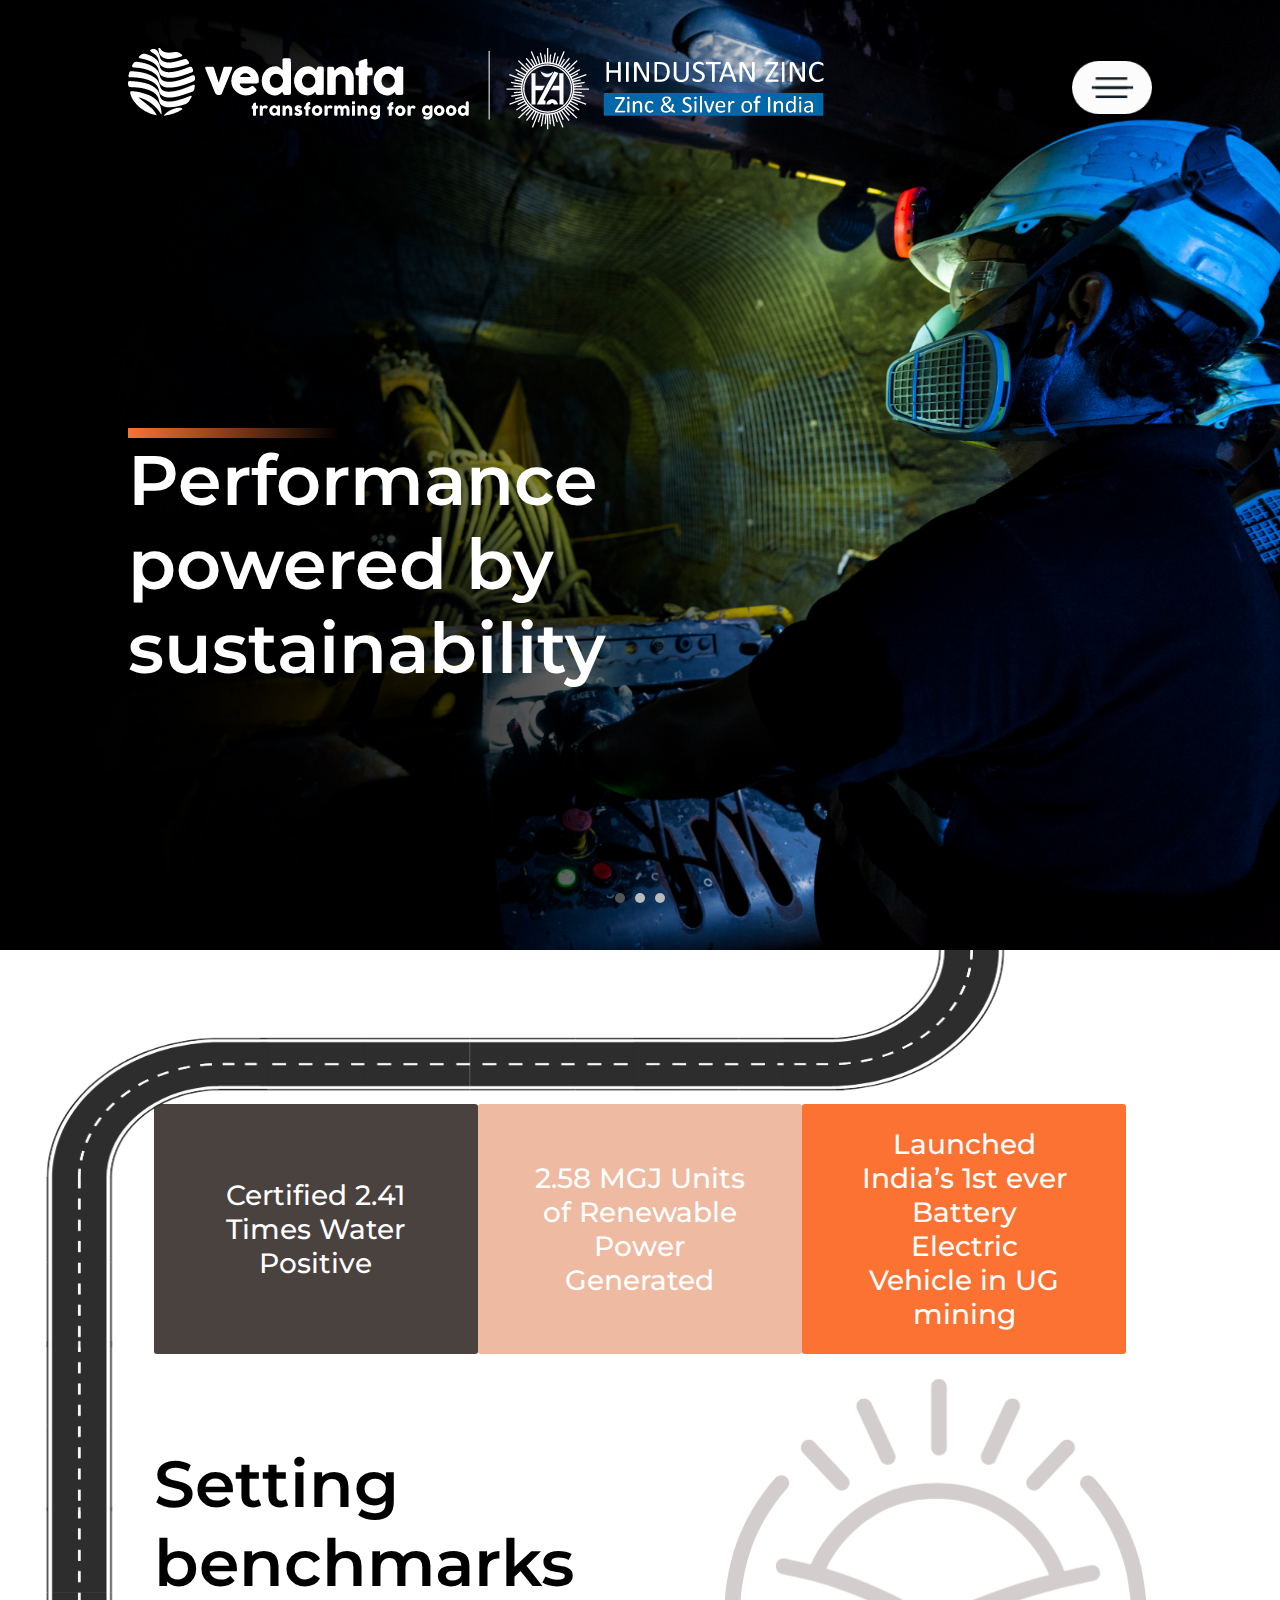
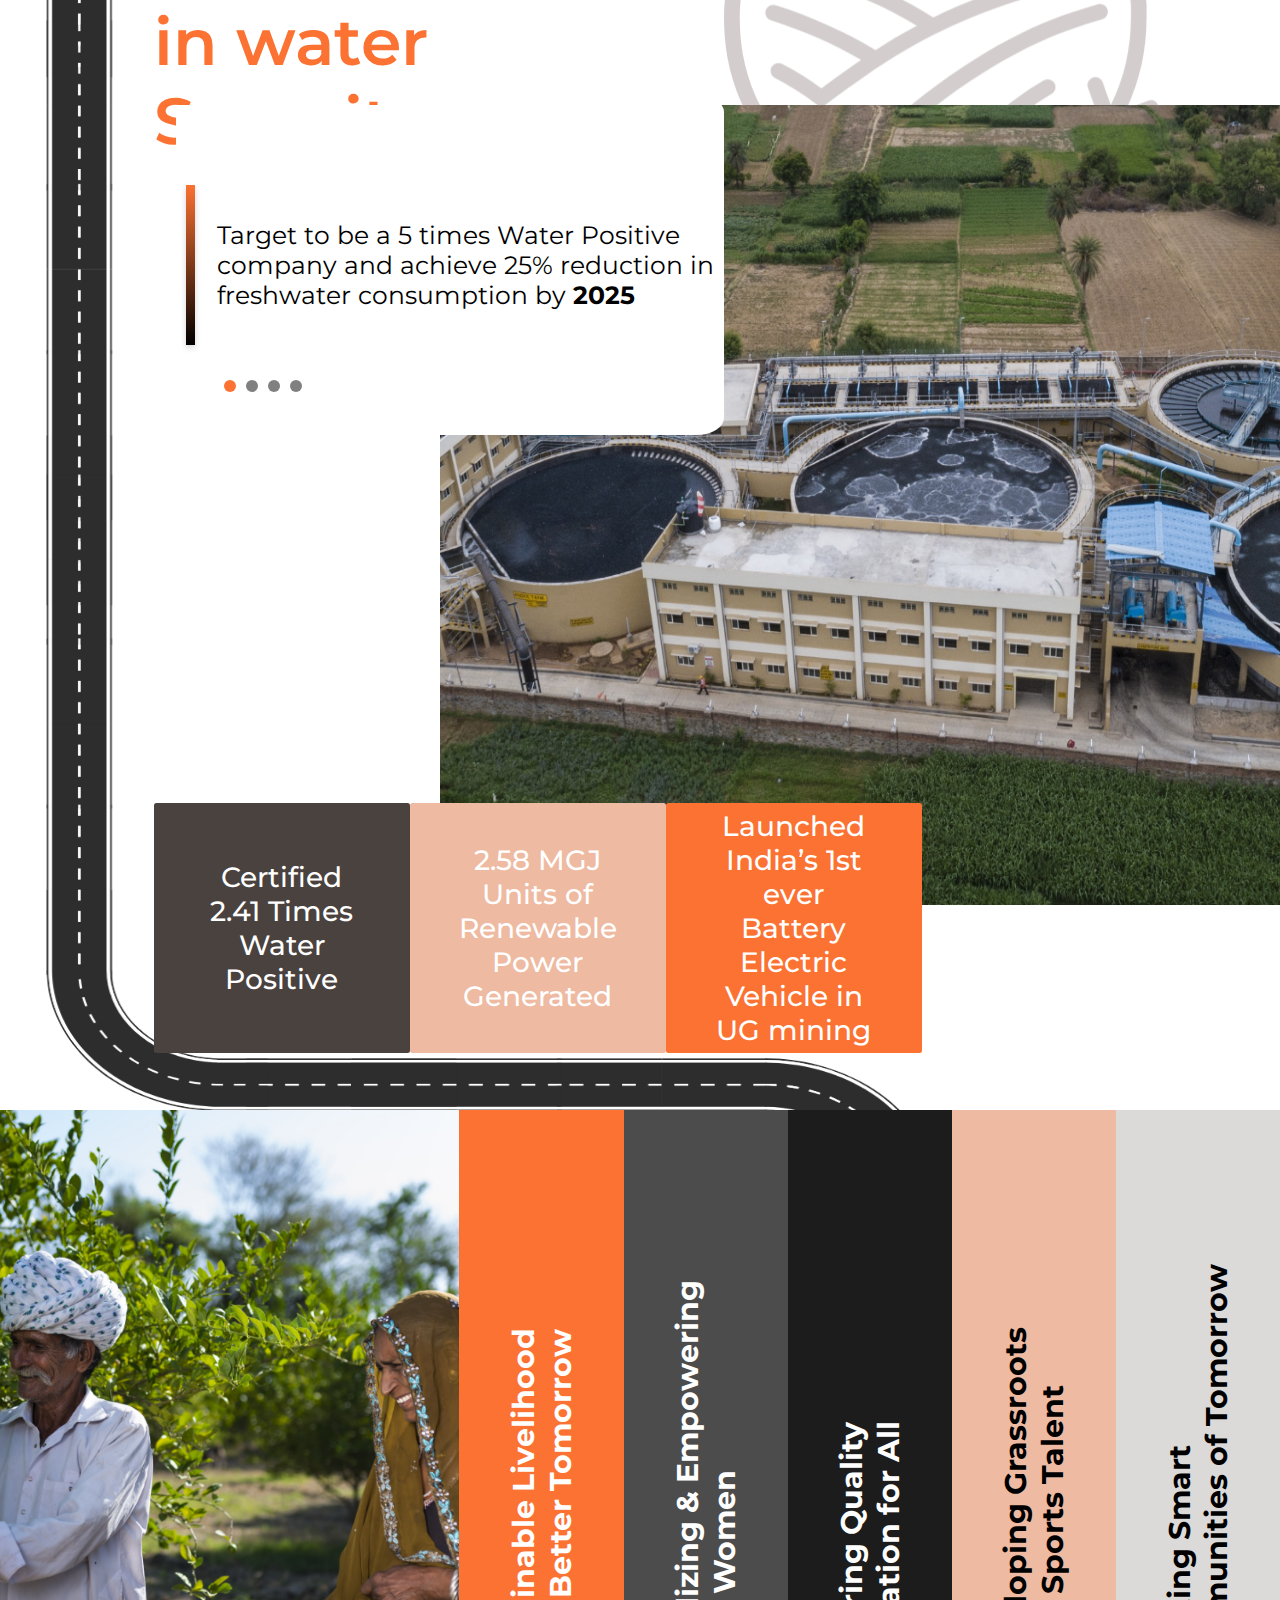
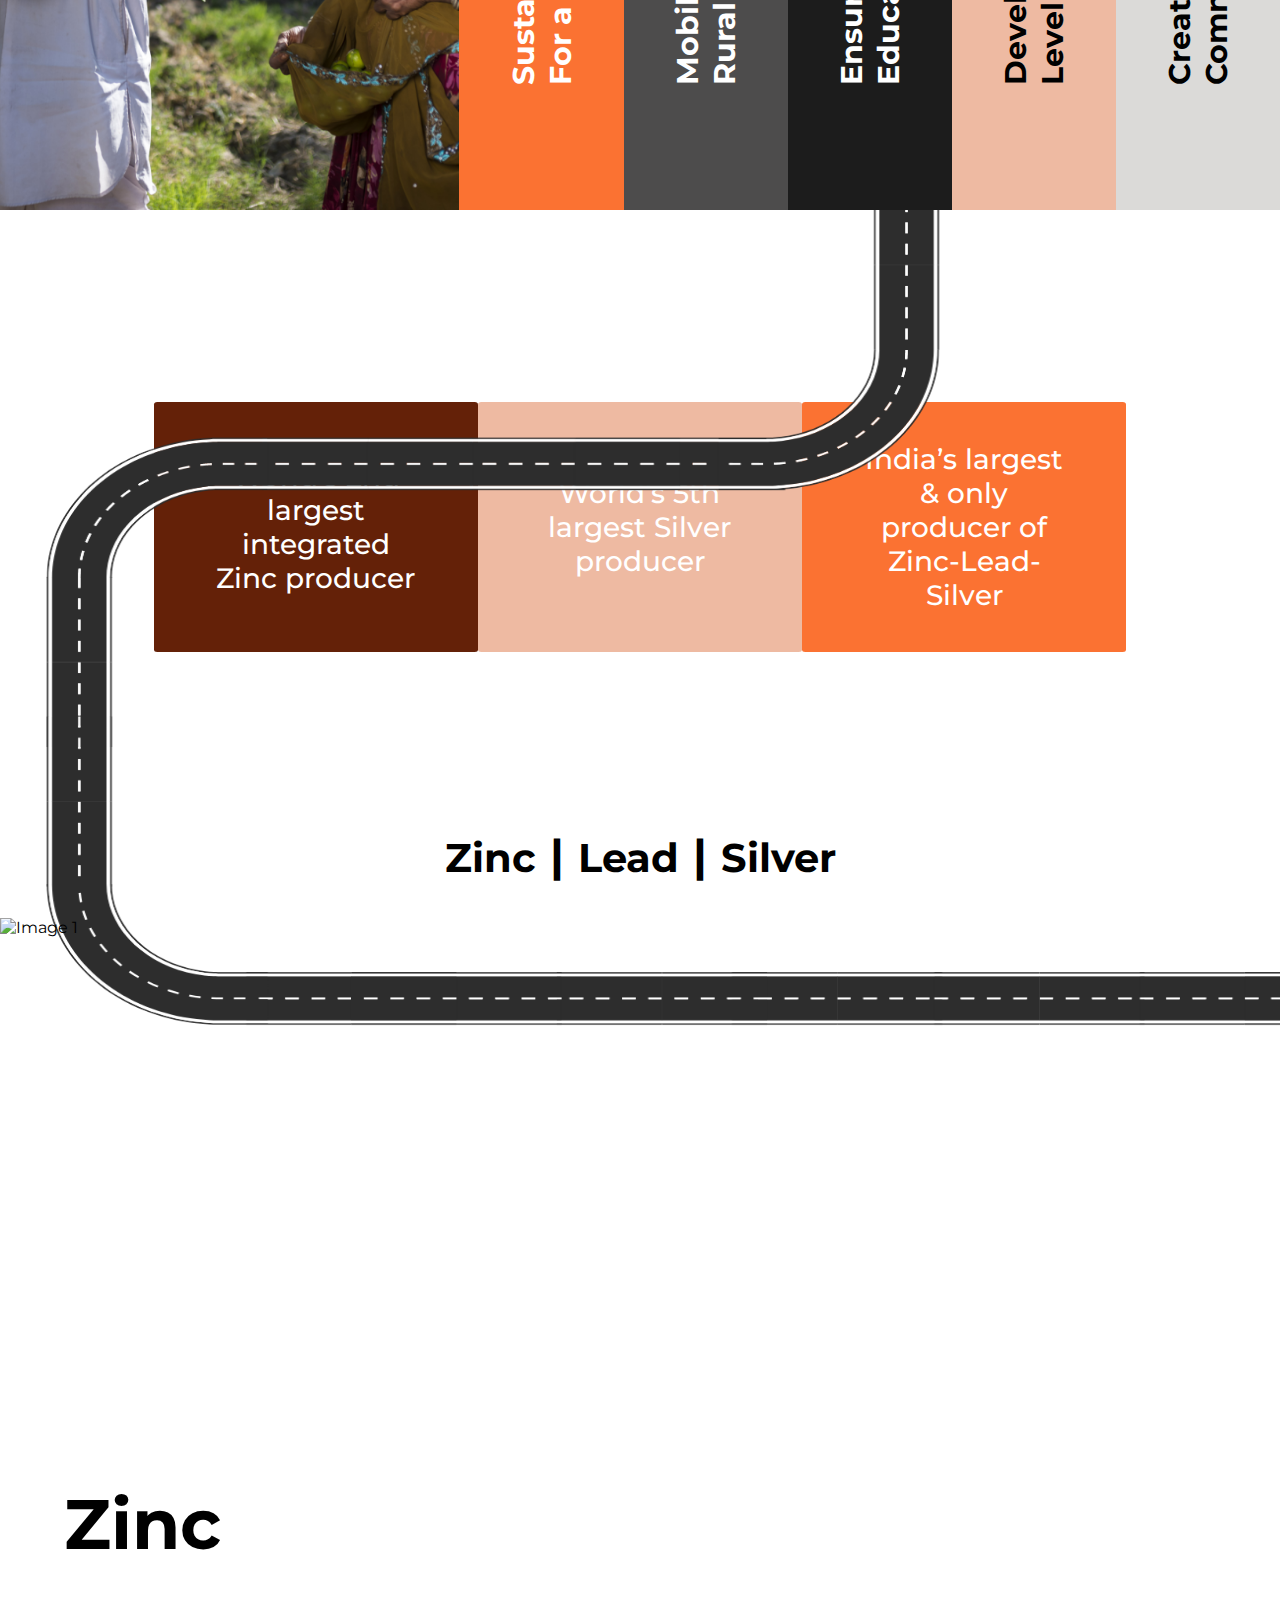
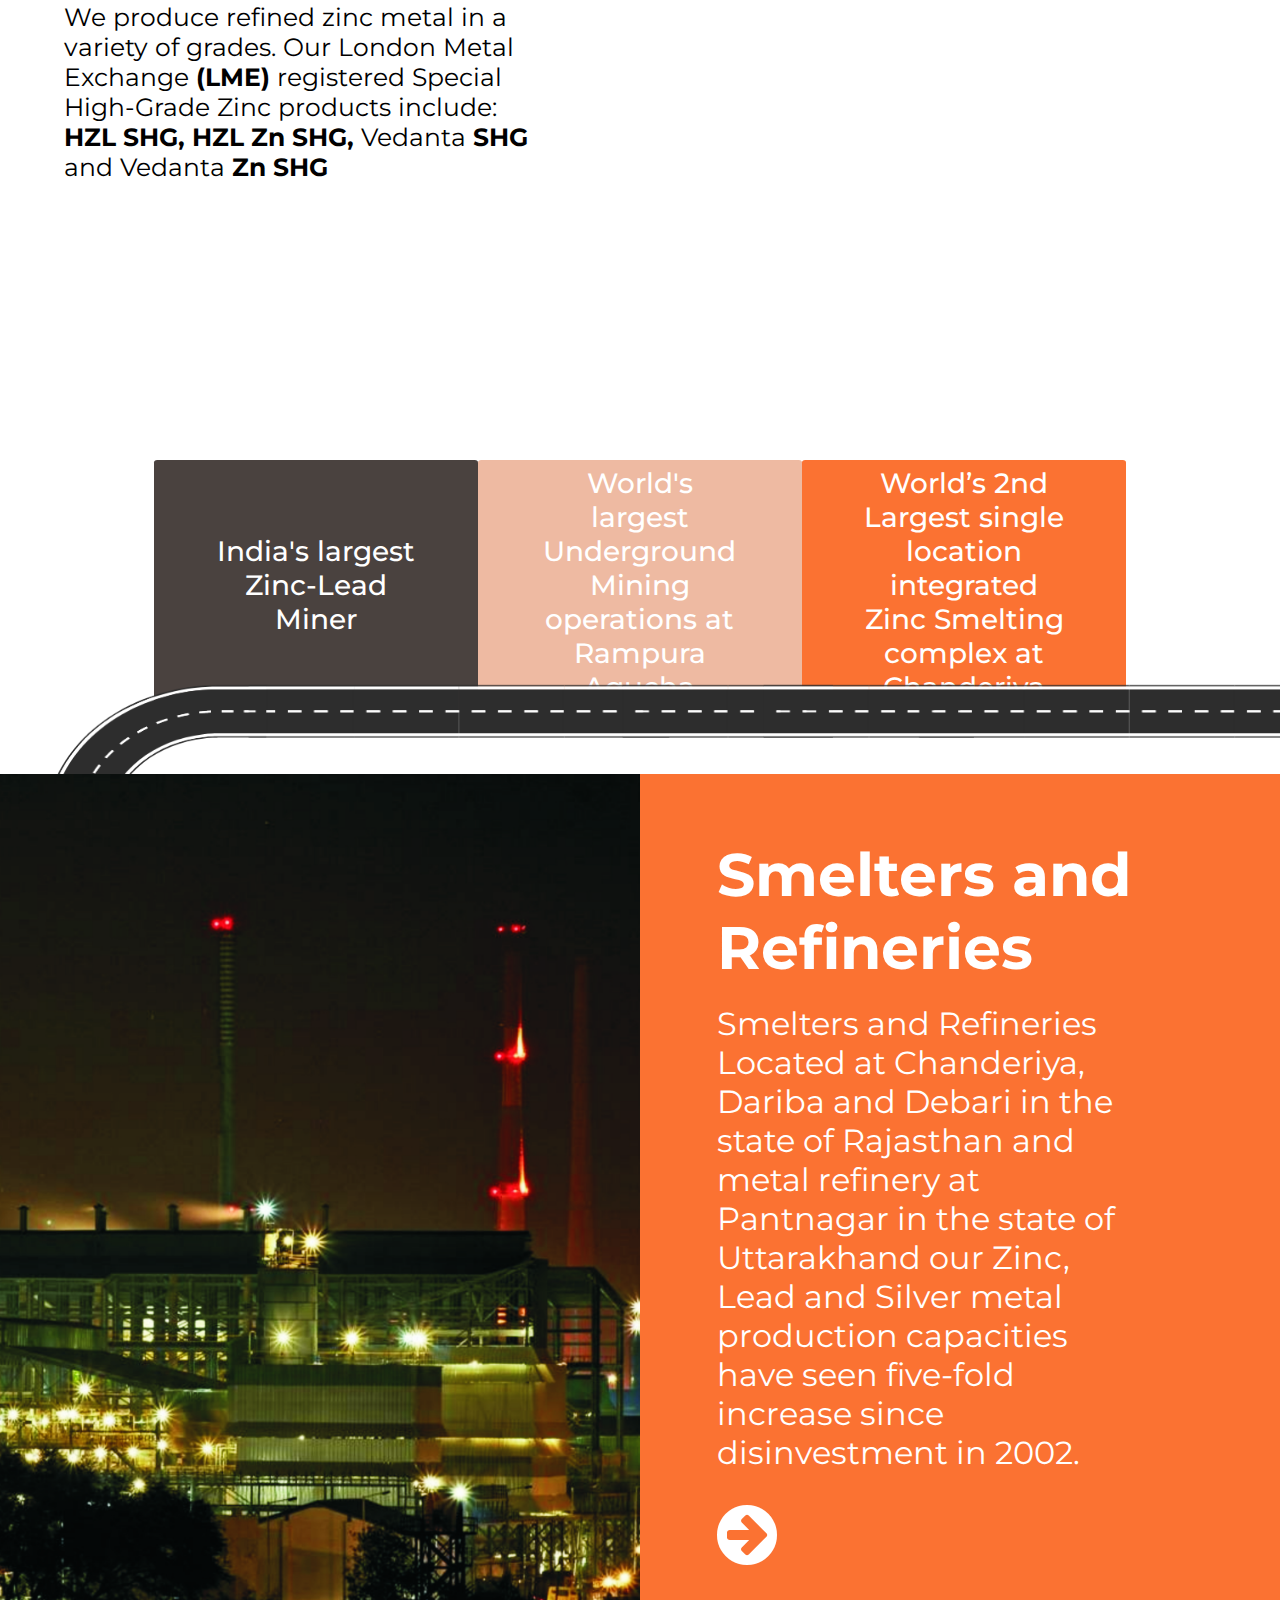
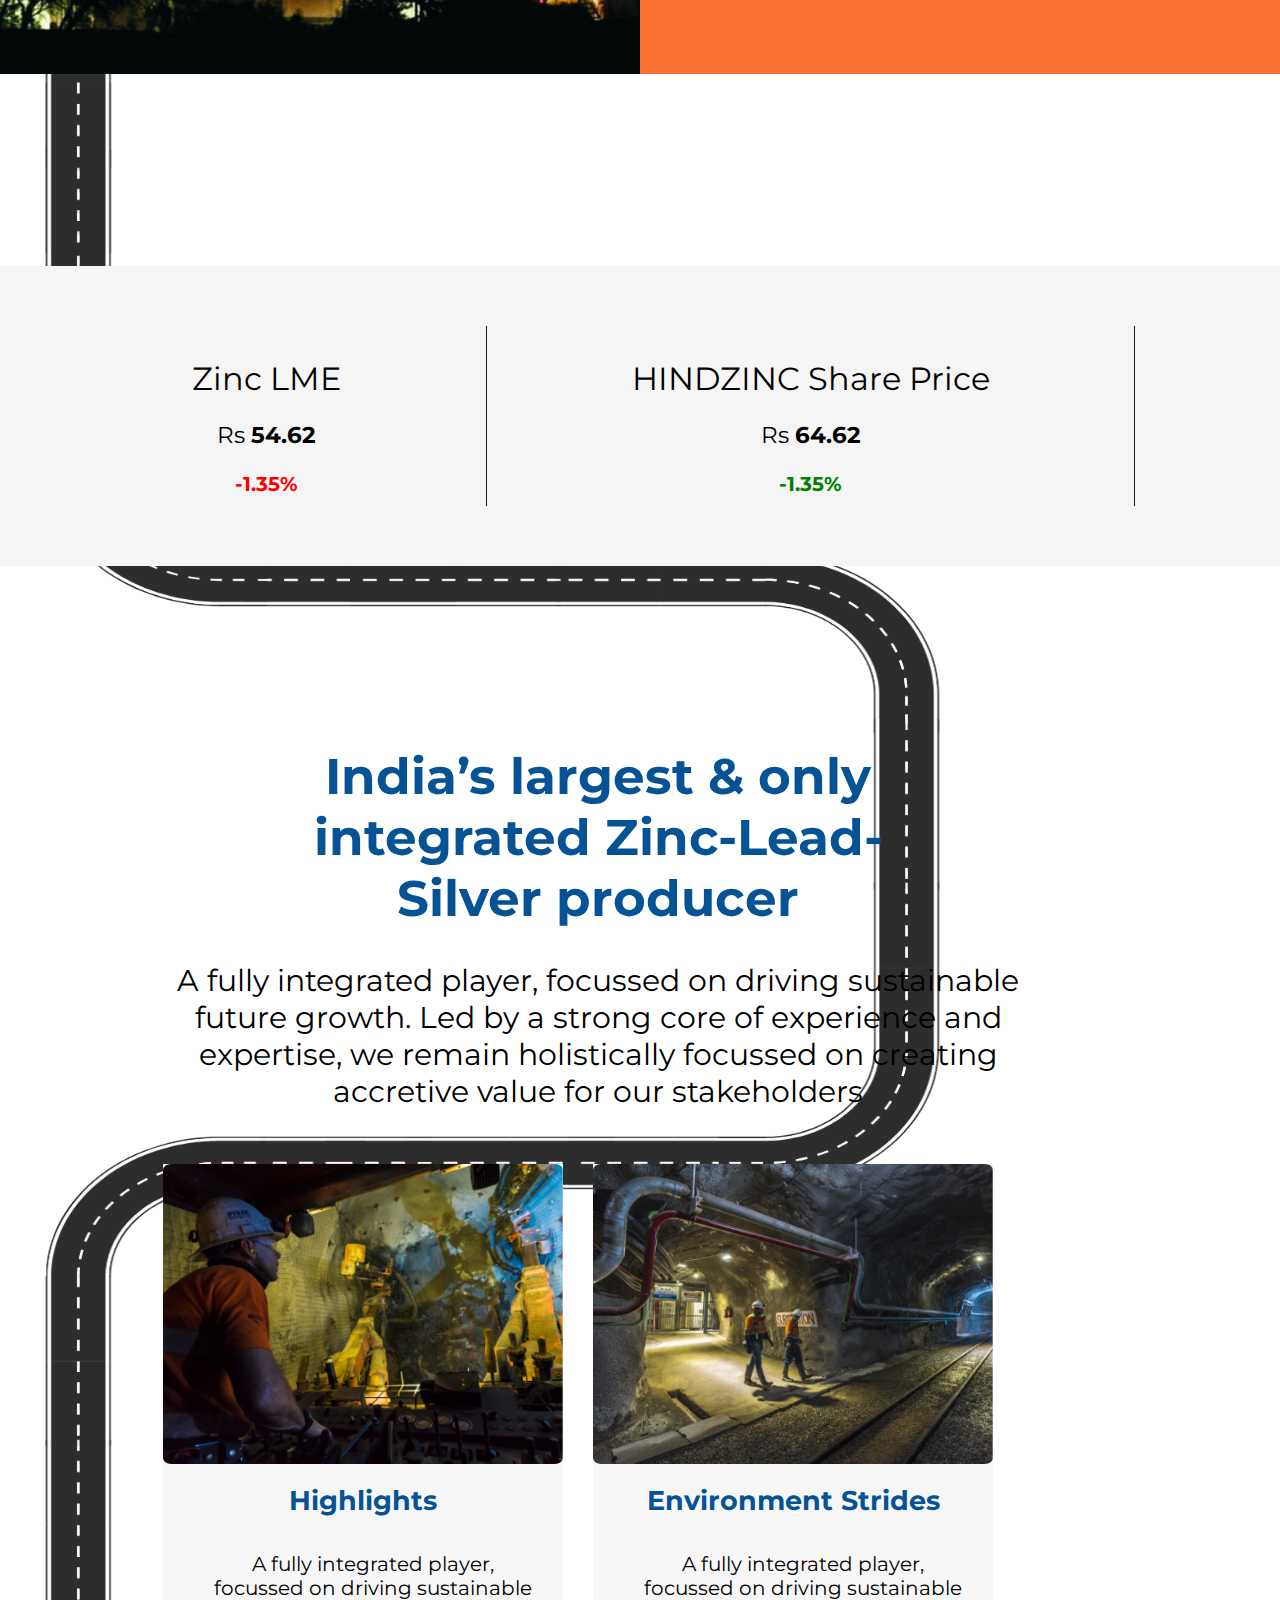
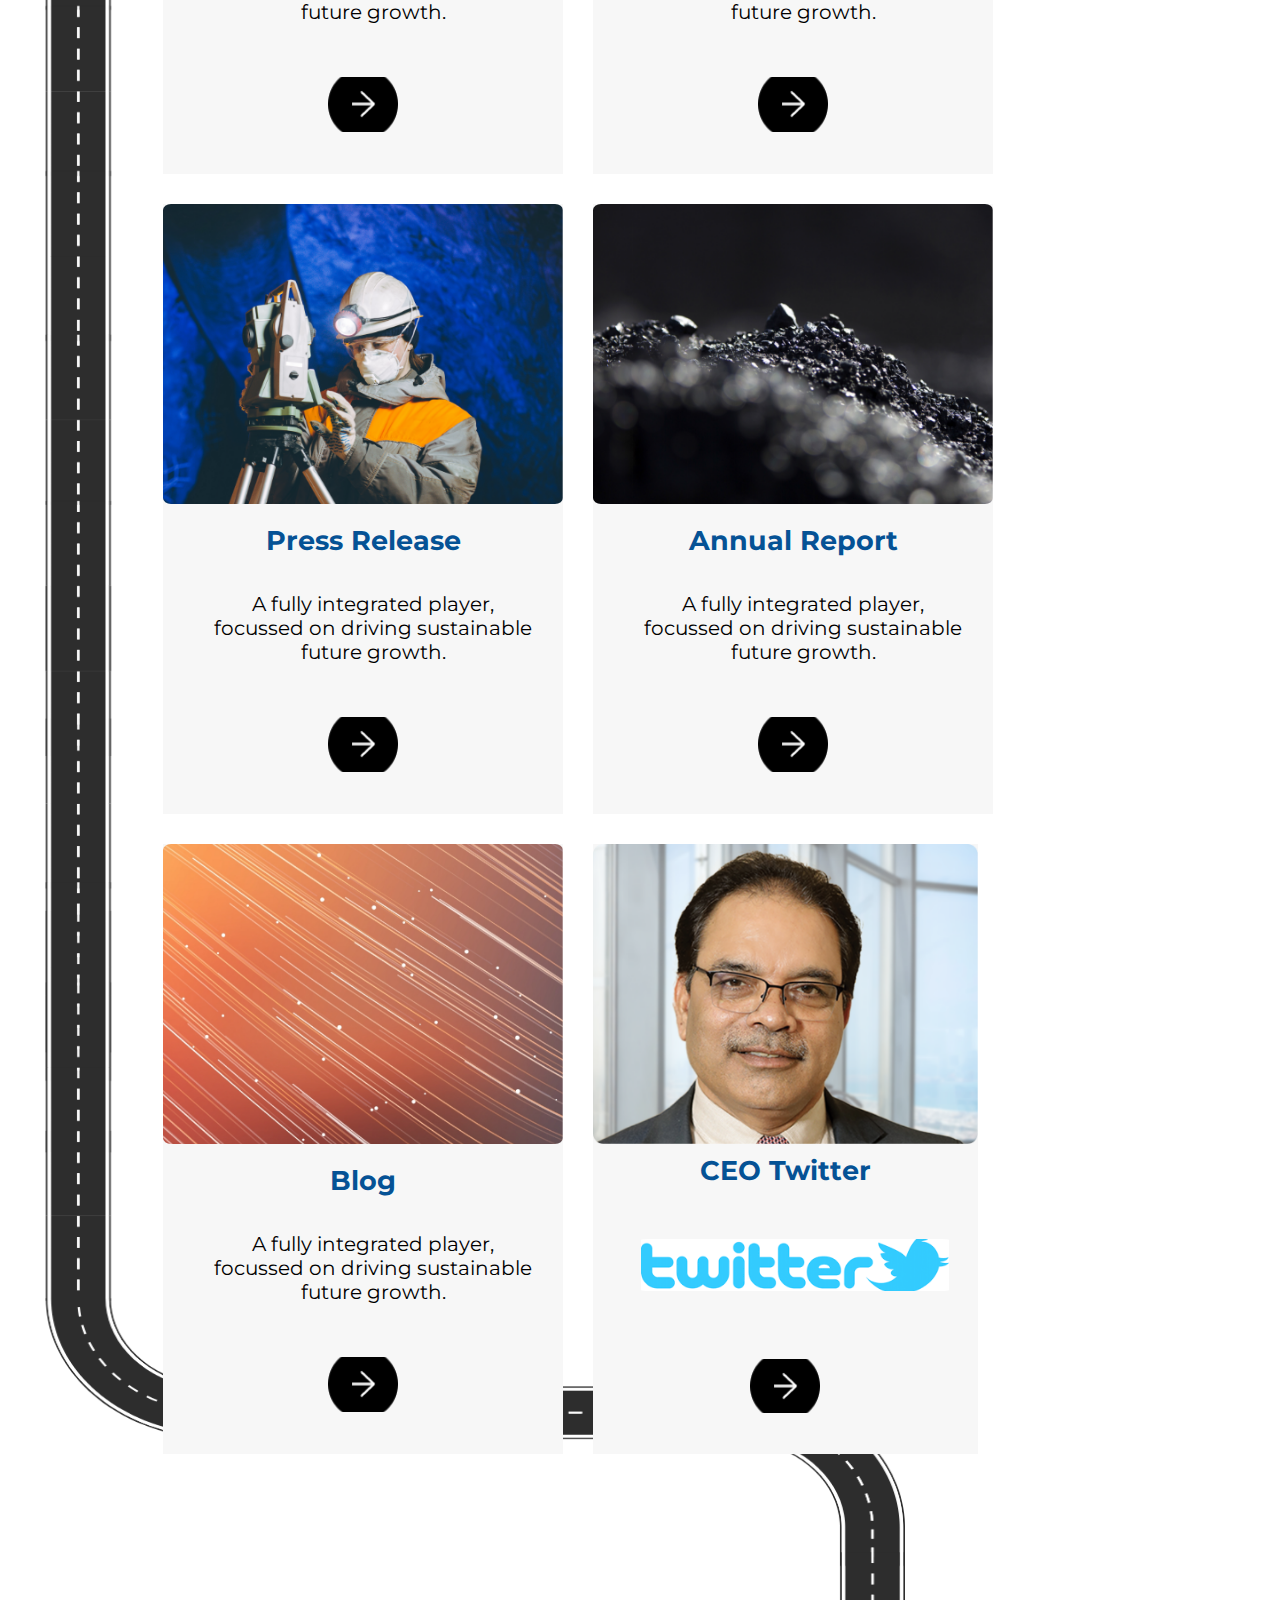
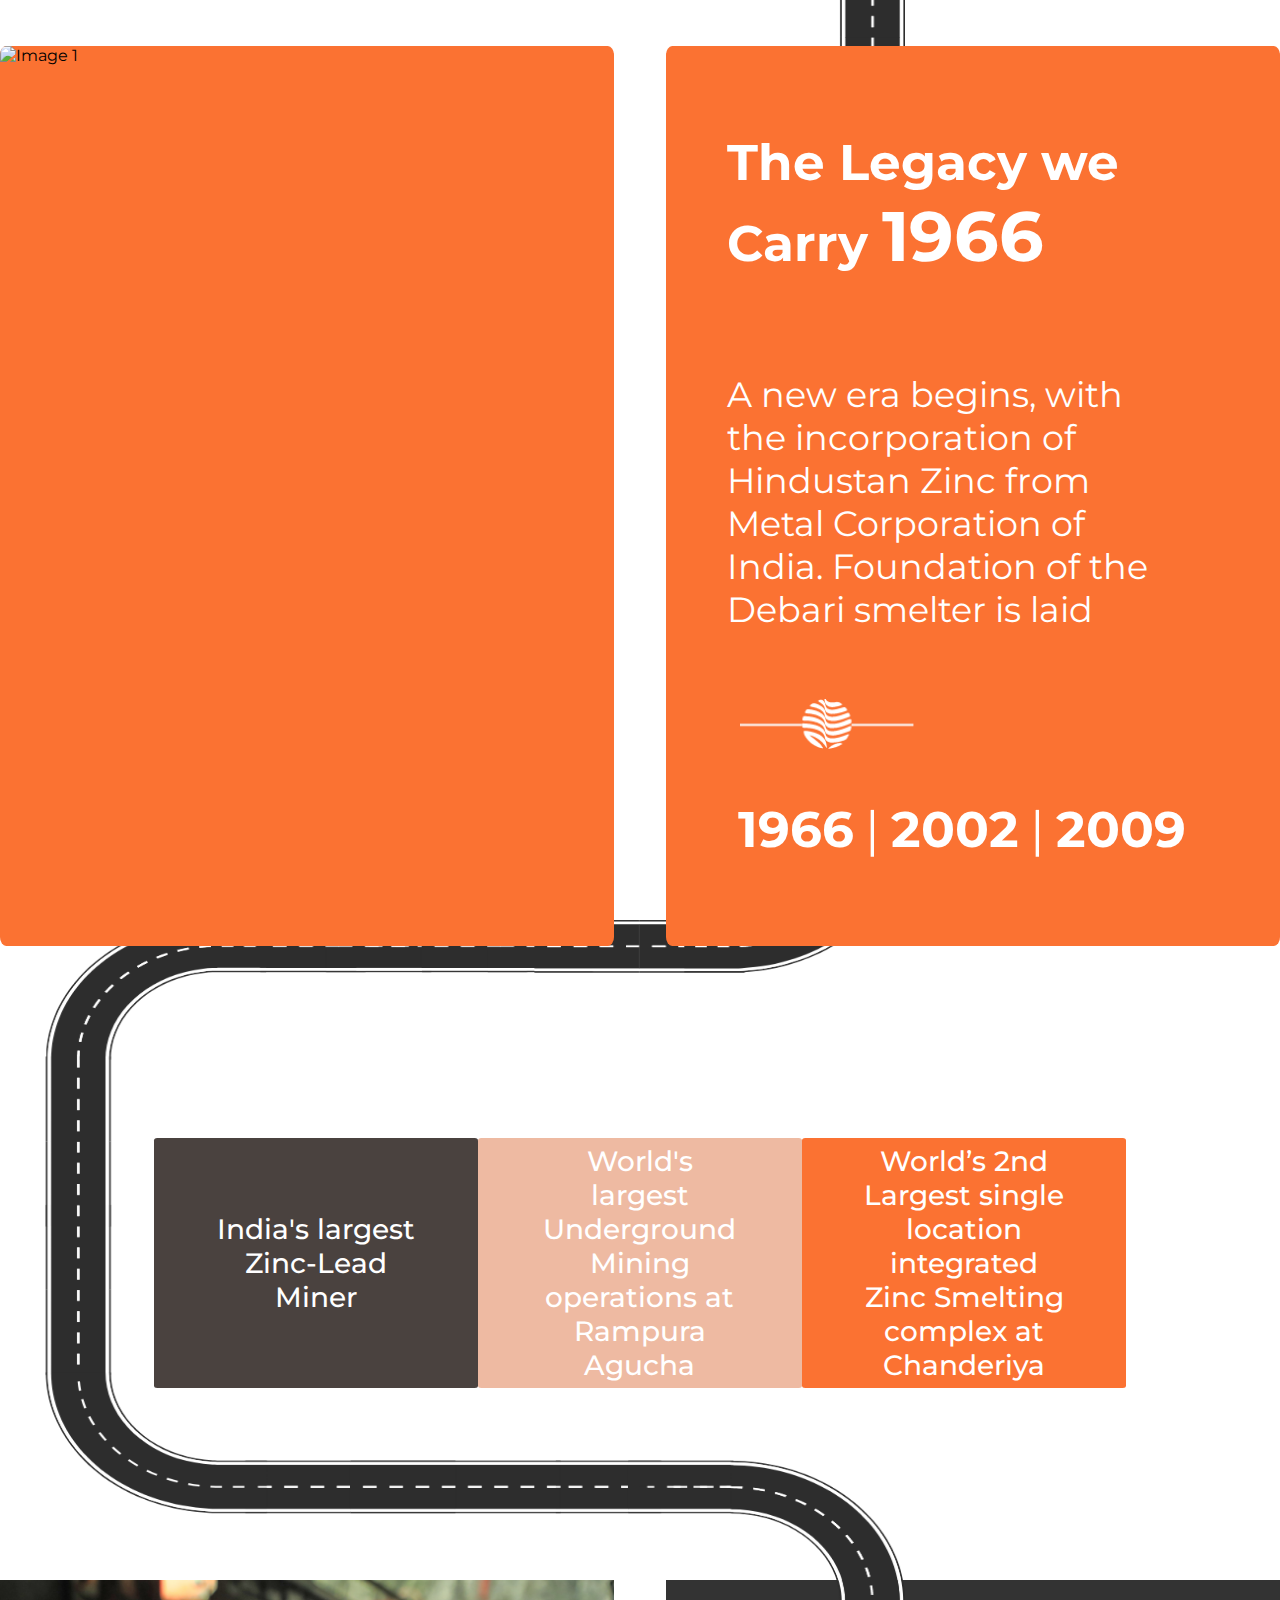
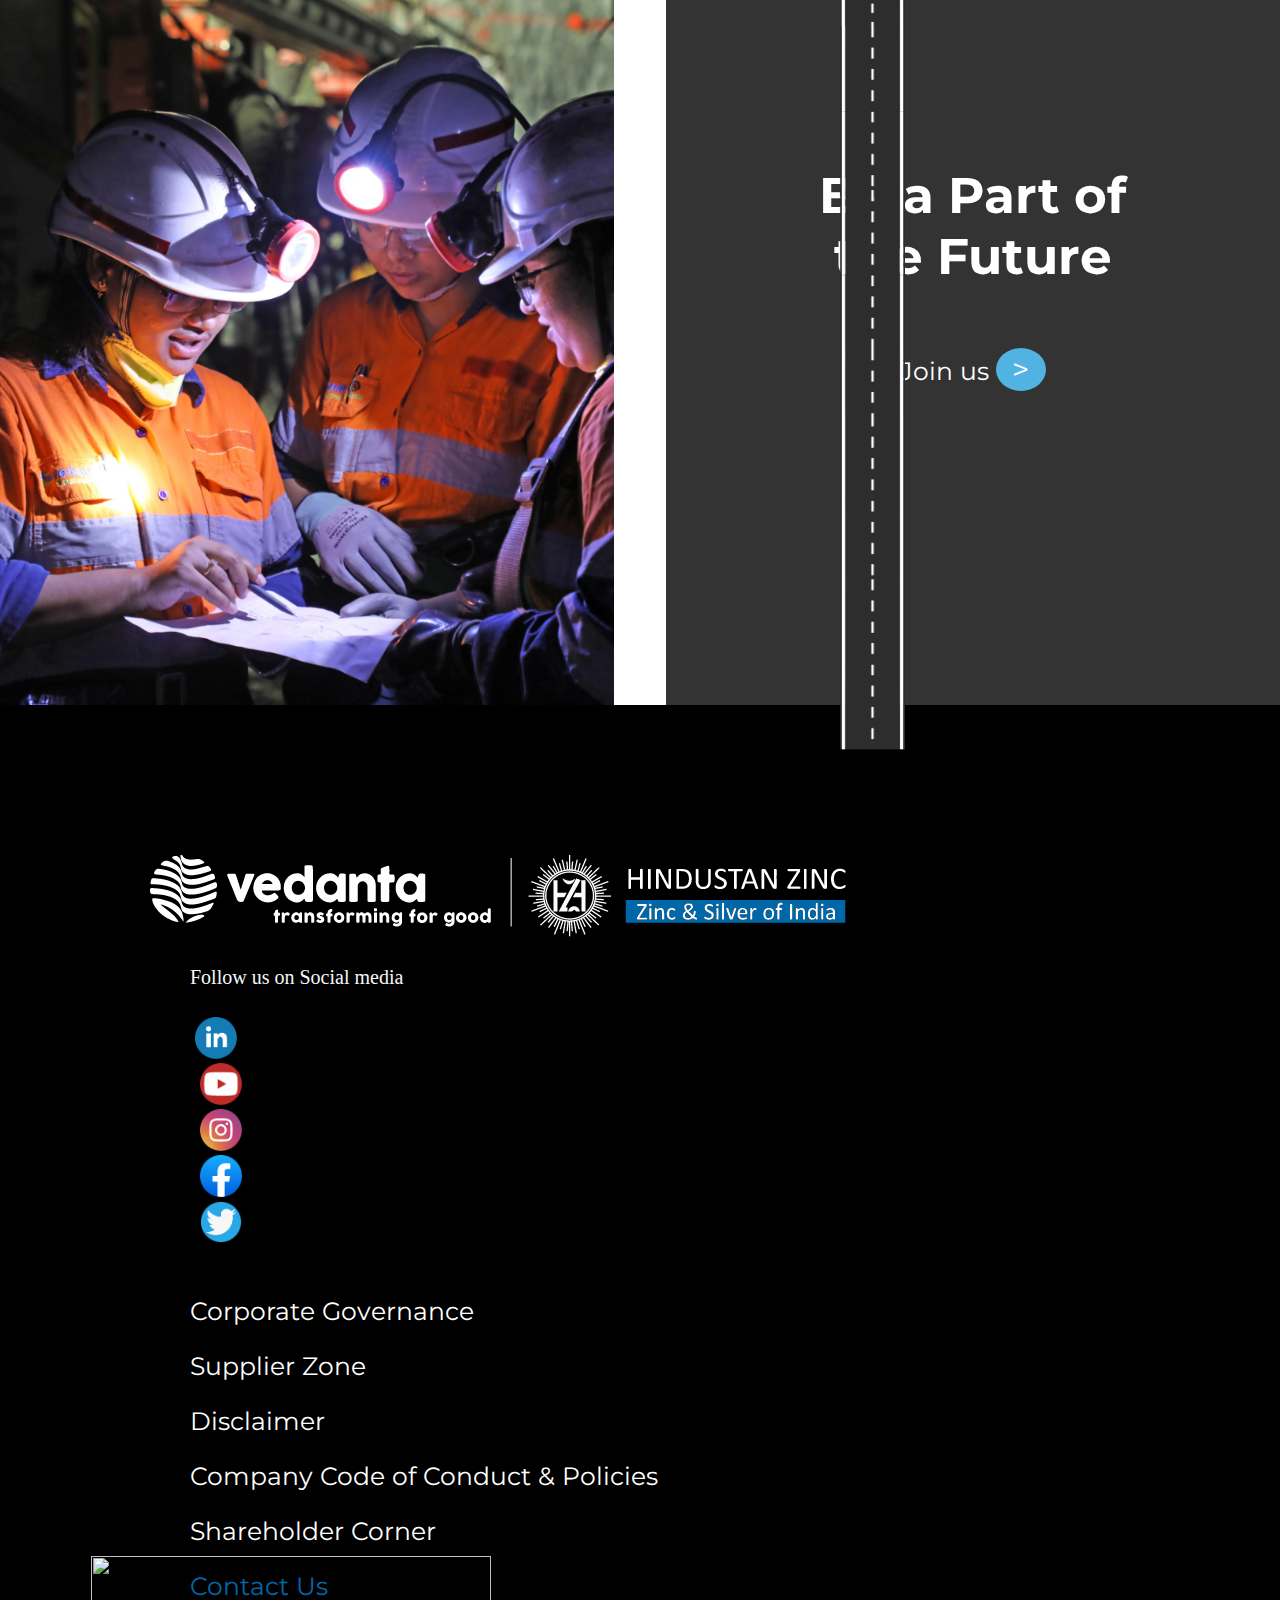
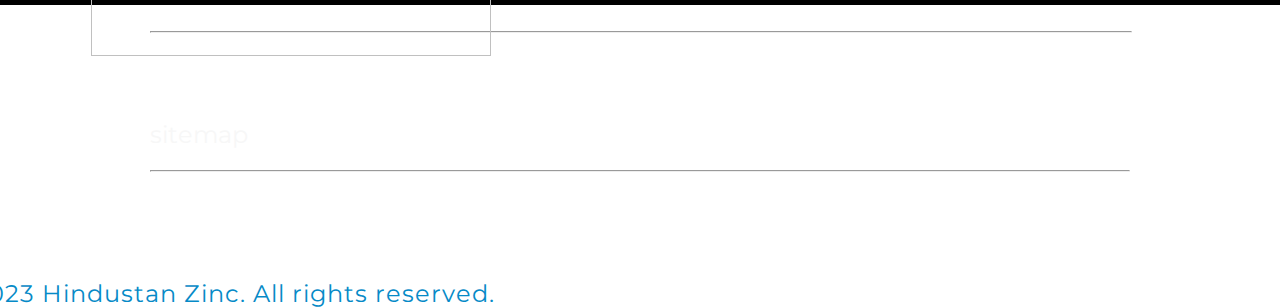
==== index.html @ b3e9fe95 "Add files via upload" ====
<!doctype html>
<html>

<head>
    <title>Hindustan-Zinc-Ltd</title>
    <meta name="description" content="Our first page">
    <meta name="keywords" content="html tutorial template">
    <link rel="stylesheet" href="./styles.css">
    <script src="./script.js"></script>
    <link href="https://cdn.jsdelivr.net/npm/bootstrap@5.3.0-alpha1/dist/css/bootstrap.min.css" rel="stylesheet"
        integrity="sha384-GLhlTQ8iRABdZLl6O3oVMWSktQOp6b7In1Zl3/Jr59b6EGGoI1aFkw7cmDA6j6gD" crossorigin="anonymous">
    <link rel="stylesheet" href="https://cdnjs.cloudflare.com/ajax/libs/font-awesome/4.7.0/css/font-awesome.min.css">
</head>

<body>

    <!-- <div class="banner">
        <div class="header">
            <img class="logo" src="./NEW ASSETS/HZL Web Assets/Logo.png" alt="">
            <img class="hamburger" src="./NEW ASSETS/HZL Web Assets/Group 16132.png" alt="">
        </div>
        <div class="full-image">
            <img src="./NEW ASSETS/HZL Web Assets/Home-Page-Cover-Photo-11.png" alt="">
        </div>
        <div class="text">
            <div class="gradient"></div>
            <p>Performance powered by sustainability</p>
        </div>
    </div> -->

    <div class="carousel-container-banner banner">
        <div class="header">
            <img class="logo" src="./NEW ASSETS/HZL Web Assets/Logo.png" alt="">
            <img class="hamburger" src="./NEW ASSETS/HZL Web Assets/Group 16132.png" alt="">
        </div>
        <div class="text">
            <div class="gradient"></div>
            <p>Performance powered by sustainability</p>
        </div>
        <div class="slides-container-banner">
            <div class="slide-banner">
                <img src="./NEW ASSETS/HZL Web Assets/Home-Page-Cover-Photo-11.png" alt="Image 1">
            </div>
            <div class="slide-banner">
                <img src="./NEW ASSETS/HZL Web Assets/Home-Page-Cover-Photo-11.png" alt="Image 2">
            </div>
            <div class="slide-banner">
                <img src="./NEW ASSETS/HZL Web Assets/Home-Page-Cover-Photo-11.png" alt="Image 3">
            </div>
        </div>
        
        <div class="dot-navigation">
            <span class="active" onclick="goToSlide(0)"></span>
            <span onclick="goToSlide(1)"></span>
            <span onclick="goToSlide(2)"></span>
        </div>
    </div>

    <div class="road-map">
        <img src="./NEW ASSETS/HZL Web Assets/road map.png" alt="">
    </div>


    <div class="3-cols container1">
        <div class="column column-1">
            <p>Certified 2.41 Times Water Positive</p>
        </div>
        <div class="column column-2">
            <p>2.58 MGJ Units of Renewable Power Generated</p>
        </div>
        <div class="column column-3">
            <p>Launched India’s 1st ever Battery Electric Vehicle in UG mining</p>
        </div>
    </div>

    <div class="setting-benchmarks">
        <div class="text">
            <p>Setting benchmarks <br> <span style="color:#FB7232 ;">in water Security</span></p>
        </div>
        <div class="icon">
            <img src="./NEW ASSETS/HZL Web Assets/Group 15336.png" alt="">
        </div>
    </div>

    <div class="slider-container">
        <div class="slider">
            <div class="slider-image">
                <img src="./NEW ASSETS/HZL Web Assets/Mask Group 789.png" alt="Image 1">
                <div class="slider-card">
                    <div class="vertical-gradient"></div>
                    <p>Target to be a 5 times Water Positive company and achieve 25% reduction in freshwater consumption by <strong>2025</strong></p>
                </div>
            </div>
            <div class="slider-image">
            <img src="./NEW ASSETS/HZL Web Assets/Mask Group 789.png" alt="Image 2">
            <div class="slider-card">
                <div class="vertical-gradient"></div>
                <p>Target to be a 5 times Water Positive company and achieve 25% reduction in freshwater consumption by <strong>2025</strong></p>
            </div>
          </div>
          <div class="slider-image">
            <img src="./NEW ASSETS/HZL Web Assets/Mask Group 789.png" alt="Image 3">
            <div class="slider-card">
                <div class="vertical-gradient"></div>
                <p>Target to be a 5 times Water Positive company and achieve 25% reduction in freshwater consumption by <strong>2025</strong></p>
            </div>
          </div>
          <div class="slider-image">
            <img src="./NEW ASSETS/HZL Web Assets/Mask Group 789.png" alt="Image 4">
            <div class="slider-card">
                <div class="vertical-gradient"></div>
                <p>Target to be a 5 times Water Positive company and achieve 25% reduction in freshwater consumption by <strong>2025</strong></p>
            </div>
          </div>
        </div>
        <div class="slider-navigation">
            <div class="slider-dot active"></div>
            <div class="slider-dot"></div>
            <div class="slider-dot"></div>
            <div class="slider-dot"></div>
        </div>
    </div>

    <div class="3-cols container1 for-margin">
        <div class="column column-1">
            <p>Certified 2.41 Times Water Positive</p>
        </div>
        <div class="column column-2">
            <p>2.58 MGJ Units of Renewable Power Generated</p>
        </div>
        <div class="column column-3">
            <p>Launched India’s 1st ever Battery Electric Vehicle in UG mining</p>
        </div>
    </div>



    <div class="container-accordian">
        <div class="img show_img">
            <img style=" object-fit: cover; height: 100%; width: 100%;"
                src="./NEW ASSETS/HZL Web Assets/Mask Group 773.png" alt="">
            <h1></h1>
        </div>
        <div class="img img1">
            <img style=" object-fit: cover; height: 100%; width: 100%;" style="object-fit: cover;"
                src="./NEW ASSETS/HZL Web Assets/Mask Group 746.png" alt="">
            <h1>Sustainable Livelihood<br> For a Better Tomorrow</h1>
        </div>
        <div class="img img2">
            <img style=" object-fit: cover; height: 100%; width: 100%;"
                src="./NEW ASSETS/HZL Web Assets/Mask Group 765.png" alt="">
            <h1>Mobilizing & Empowering<br> Rural Women</h1>
        </div>
        <div class="img img3">
            <img style=" object-fit: cover; height: 100%; width: 100%;"
                src="./NEW ASSETS/HZL Web Assets/Mask Group 782.png" alt="">
            <h1 >Ensuring Quality<br> Education for All</h1>
        </div>
        <div class="img img4">
            <img style=" object-fit: cover; height: 100%; width: 100%;"
                src="./resources/1ebc99ddeb2cac3545129368f64fe59f" alt="">
            <h1 style="font-size: 30px;">Developing Grassroots<br> Level Sports Talent</h1>
        </div>

        <div class="img img5">
            <img style=" object-fit: cover; height: 100%; width: 100%;"
                src="./NEW ASSETS/HZL Web Assets/Mask Group 746.png" alt="">
            <h1 style="font-size: 30px;">Creating Smart<br> Communities of Tomorrow</h1>
        </div>
    </div>

    <div class="3-cols container1 for-margin2">
        <div class="column column-1">
            <p>World’s 2nd largest integrated Zinc producer</p>
        </div>
        <div class="column column-2">
            <p>World’s 5th largest Silver producer</p>
        </div>
        <div class="column column-3">
            <p>India’s largest & only producer of Zinc-Lead-Silver</p>
        </div>
    </div>

    <div class="slider-container2">
        <div class="slider2">
            <div class="slider-image2">
                <img src="./NEW ASSETS/HZL Web Assets/Mask Group 774.png" alt="Image 1">
                <div class="slider-card2">
                    <h3>Zinc</h3>
                    <p>We produce refined zinc metal in a variety of grades. Our London Metal Exchange <span>(LME)</span> registered
                        Special High-Grade Zinc products include: <span>HZL SHG, HZL Zn SHG,</span> Vedanta <span>SHG</span> and Vedanta <span>Zn SHG</span>
                    </p>
                </div>
            </div>
            <div class="slider-image2">
                <img src="./NEW ASSETS/HZL Web Assets/Mask Group 774.png" alt="Image 2">
                <div class="slider-card2">
                    <h3>Lead</h3>
                    <p>We produce refined zinc metal in a variety of grades. Our London Metal Exchange <span>(LME)</span> registered
                        Special High-Grade Zinc products include: <span>HZL SHG, HZL Zn SHG,</span> Vedanta <span>SHG</span> and Vedanta <span>Zn SHG</span>
                    </p>
                </div>
            </div>
            <div class="slider-image2">
                <img src="./NEW ASSETS/HZL Web Assets/Mask Group 774.png" alt="Image 3">
                <div class="slider-card2">
                    <h3>Silver</h3>
                    <p>We produce refined zinc metal in a variety of grades. Our London Metal Exchange <span>(LME)</span> registered
                        Special High-Grade Zinc products include: <span>HZL SHG, HZL Zn SHG,</span> Vedanta <span>SHG</span> and Vedanta <span>Zn SHG</span>
                    </p>
                </div>
            </div>
        </div>
        <div class="slider-navigation2">
            <button class="slider-button2" onclick="slideTo2(0)">Zinc</button>
            <span>|</span>
            <button class="slider-button2" onclick="slideTo2(1)">Lead</button>
            <span>|</span>
            <button class="slider-button2" onclick="slideTo2(2)">Silver</button>
        </div>
    </div>


    <div style="margin-top: 15%;" class="3-cols container1">
        <div class="column column-1">
            <p>India's largest Zinc-Lead Miner</p>
        </div>
        <div class="column column-2">
            <p>World's largest Underground Mining operations at Rampura Agucha</p>
        </div>
        <div class="column column-3">
            <p>World’s 2nd Largest single location integrated Zinc Smelting complex at Chanderiya </p>
        </div>
    </div>


    <div class="container-sar">
        <div class="column-sar">
            <img src="./NEW ASSETS/HZL Web Assets/Mask Group 765.png" alt="Image">
        </div>
        <div class="column-sar smar">
            <div class="content">
                <h2>Smelters and Refineries</h2>
                <p>Smelters and Refineries Located at Chanderiya, Dariba and Debari in the state of Rajasthan and metal
                    refinery at Pantnagar in the state of Uttarakhand our Zinc, Lead and Silver metal production
                    capacities have seen five-fold increase since disinvestment in 2002.</p>
                <a href="#"><i class='fa fa-arrow-circle-right'></i></a>
            </div>
        </div>
    </div>


    <div class="stock-container">
        <div class="first-stock">
            <h1>Zinc LME</h1>
            <p>Rs <strong>54.62</strong></p>
            <span style="color: red; font-size: 20px;"><strong>-1.35%</strong></span>
        </div>
        <div class="vertical-line"></div>
        <div class="second-stock">
            <div class="first-stock">
                <h1>HINDZINC Share Price</h1>
                <p>Rs <strong>64.62</strong></p>
                <span style="color: green; font-size: 20px;"><strong>-1.35%</strong></span>
            </div>
        </div>
        <div class="vertical-line"></div>
        <div class="third-line">
            <div class="first-stock">
                <h1>Silver LBMA</h1>
                <p>Rs <strong>54.62</strong></p>
                <span style="color: red; font-size: 20px;"><strong>-1.35%</strong></span>
            </div>
        </div>
    </div>

    <div class="key-features-block">
        <div class="head">
            <h1>India’s largest & only integrated Zinc-Lead-Silver producer</h1>
        <p>A fully integrated player, focussed on driving sustainable future growth. Led by a strong core of experience and expertise, we remain holistically focussed on creating accretive value for our stakeholders</p>
        </div>

        <div class="flex-container">
            <div class="card">
                <img src="./NEW ASSETS/HZL Web Assets/Mask Group 782.png" alt="Image 1">
                <h2>Highlights</h2>
                <p>A fully integrated player, focussed on driving sustainable future growth.</p>
                <a href="#"><img src="./icon/Group 16229.png" alt=""></a>
            </div>
            <div class="card">
                <img src="./NEW ASSETS/HZL Web Assets/Mask Group 783.png" alt="Image 2">
                <h2>Environment Strides</h2>
                <p>A fully integrated player, focussed on driving sustainable future growth.</p>
                <a href="#"><img src="./icon/Group 16229.png" alt=""></a>
            </div>
            <div class="card">
                <img src="./NEW ASSETS/HZL Web Assets/Mask Group 784.png" alt="Image 3">
                <h2>Press Release</h2>
                <p>A fully integrated player, focussed on driving sustainable future growth.</p>
                <a href="#"><img src="./icon/Group 16229.png" alt=""></a>
            </div>
            <div class="card">
                <img src="./NEW ASSETS/HZL Web Assets/Mask Group 785.png" alt="Image 4">
                <h2>Annual Report</h2>
                <p>A fully integrated player, focussed on driving sustainable future growth.</p>
                <a href="#"><img src="./icon/Group 16229.png" alt=""></a>
            </div>
            <div class="card">
                <img src="./NEW ASSETS/HZL Web Assets/Mask Group 786.png" alt="Image 5">
                <h2>Blog</h2>
                <p>A fully integrated player, focussed on driving sustainable future growth.</p>
                <a href="#"><img src="./icon/Group 16229.png" alt=""></a>
            </div>
            <div class="card">
                <img src="./NEW ASSETS/HZL Web Assets/Mask Group 787.png" alt="Image 6">
                <h2>CEO Twitter</h2>
                <p><img src="./resources/7b507a55646459cea7ff93d448105485" alt=""></p>
                <a href="#"><img src="./icon/Group 16229.png" alt=""></a>
            </div>
        </div>

        
    </div>


    <div class="slider-container-years">
        <div class="slides-container-years">
            <div class="slide">
                <div class="column">
                    <img src="./resources/79bf8bec7f71608e0f38f66e9ea20d5f" alt="Image 1">
                </div>
                <div class="column column-2">
                    <h2>The Legacy we Carry <span style="font-size: 70px; font-weight: 700;">1966</span></h2>
                    <p>A new era begins, with the incorporation of Hindustan Zinc from Metal Corporation of India. Foundation of the Debari smelter is laid</p>
                    <img class="logo-icon" src="./NEW ASSETS/HZL Web Assets/Logo Icon.png" alt="">
                    <div class="buttons">
                        <button onclick="goToSlide(0)">1966</button>
                        <span>|</span>
                        <button onclick="goToSlide(1)">2002</button>
                        <span>|</span>
                        <button onclick="goToSlide(2)">2009</button>
                    </div>
                </div>
            </div>
            
            <div class="slide">
                <div class="column">
                    <img src="./resources/e3dccfa9aa07eb2a7ab2c203d0ab31a9" alt="Image 2">
                </div>
                <div class="column column-2">
                    <h2>The Legacy we Carry <span style="font-size: 70px; font-weight: 700;">2022</span></h2>
                    <p>A new era begins, with the incorporation of Hindustan Zinc from Metal Corporation of India. Foundation of the Debari smelter is laid</p>
                    <img class="logo-icon" src="./NEW ASSETS/HZL Web Assets/Logo Icon.png" alt="">
                    <div class="buttons">
                        <button onclick="goToSlide(0)">1966</button>
                        <span>|</span>
                        <button onclick="goToSlide(1)">2002</button>
                        <span>|</span>
                        <button onclick="goToSlide(2)">2009</button>
                    </div>
                </div>
            </div>
            
            <div class="slide">
                <div class="column">
                    <img src="./resources/79bf8bec7f71608e0f38f66e9ea20d5f" alt="Image 3">
                </div>
                <div class="column column-2">
                    <h2>The Legacy we Carry <span style="font-size: 70px; font-weight: 700;">2009</span></h2>
                    <p>A new era begins, with the incorporation of Hindustan Zinc from Metal Corporation of India. Foundation of the Debari smelter is laid</p>
                    <img class="logo-icon" src="./NEW ASSETS/HZL Web Assets/Logo Icon.png" alt="">
                    <div class="buttons">
                        <button onclick="goToSlide(0)">1966</button>
                        <span>|</span>
                        <button onclick="goToSlide(1)">2002</button>
                        <span>|</span>
                        <button onclick="goToSlide(2)">2009</button>
                    </div>
                </div>
            </div>
        </div>
    </div>

    


    <div style="margin-top: 15%;" class="3-cols container1">
        <div class="column column-1">
            <p>India's largest Zinc-Lead Miner</p>
        </div>
        <div class="column column-2">
            <p>World's largest Underground Mining operations at Rampura Agucha</p>
        </div>
        <div class="column column-3">
            <p>World’s 2nd Largest single location integrated Zinc Smelting complex at Chanderiya </p>
        </div>
    </div>


    <div class="image-and-join-us">
        <div class="image-column">
            <img src="./NEW ASSETS/HZL Web Assets/Mask Group 788.png" alt="">
        </div>
        <div class="joinus-column">
            <h1>Be a Part of the Future</h1>
            <p>Join us <span><button>></button></span> </p>
        </div>
    </div>



    <!-- footer -->
<div style="background-color:black;height: 900px;">
    <div style="padding-left: 150px;padding-right: 150px;">

<div class="row" style="padding-top: 150px;">
    <div class="col">
        <img src="./NEW ASSETS/HZL Web Assets/Logo.png" alt="" style="object-fit: contain;size: full;">

    </div>


    <div class="col-4">
        <div class="row multi-row-clearfix">
  
            <nav class="navbar navbar-expand-lg navbar-light nav-footer1 " >
        
             
           
       
              <div class=" navbar-collapse" >
                <ul class="navbar-nav div-nav-footer-ul" >
                  <li class="nav-item active">
                   <p style="color: #F7F7F7;margin-top: 5px;font-size: 16px;font: normal normal normal 20px/40px Source Sans Pro;">Follow us on Social media</p>                    
                  </li>
                  <li class="nav-item">
                    <a href=""><img src="./icon/Group 13753.png" alt=""  class="rounded-circle " style="height: 42px; margin-left: 5px;"></a>
                  </li>
                  <li class="nav-item">
                    <a href=""><img src="./icon/Group 13750.png" alt="" class="rounded-circle " style="height: 42px;width: 42px;margin-left: 10px;"></a>
                  </li>
                  <li class="nav-item">
                    <a href=""><img src="./icon/Group 13755.png" alt=""  class="rounded-circle "style="height: 42px;width: 42px;margin-left: 10px;"></a>
                  </li>
                  <li class="nav-item">
                    <a href=""><img src="./icon/Image 40.png" alt=""  class="rounded-circle "style="height: 42px;width: 42px;margin-left: 10px;"></a>
                  </li>
                  <li class="nav-item">
                    <a href=""><img src="./icon/Image 41.png" alt=""  class="rounded-circle "style="height: 42px;width: 42px;margin-left: 10px;"></a>
                  </li>
            </nav>
            </div>
  </div>
</div>

<div style="display: block; margin-top: 5%;">
    <ul style="list-style-type: none;  ">
        <li > <a href="#" style="text-decoration: none"><p style="color: white;font-size: 25px;font: Montserrat normal  ;">Corporate Governance</p></a></li>
        <li > <a href="#" style="text-decoration: none"><p style="color: white;font-size: 25px;font: Montserrat normal ">Supplier Zone</p></a></li>

        <li > <a href="#" style="text-decoration: none"><p style="color: white;font-size: 25px;font: Montserrat normal">Disclaimer</p></a></li>
        <li > <a href="#" style="text-decoration: none"><p style="color: white;font-size: 25px;font: Montserrat normal">Company Code of Conduct & Policies </p></a></li>
        <li > <a href="#" style="text-decoration: none"><p style="color: white;font-size: 25px;font: Montserrat normal"> Shareholder Corner</p></a></li>
        <li > <a href="#" style="text-decoration: none"><p style="color: #0068a8;font-size: 25px;font: Montserrat normal"> Contact Us</p></a></li>

    </ul>
</div>


<div class="row" style="margin-top: 3%;">
    <div class="col-9">
        <hr style="width:100%;color:white;">

    </div>
    <div class="col-3">
        <img src="./resources/4eabebd014d0ed29ae25c2cf445994aa" alt="" height="100" width="400" style="object-fit: contain; margin-left: -6%;margin-top: -10%;">

    </div>
</div>
 

  <div class="row" style="margin-top: 60px; height: 42px; width: 1640px;">
    <div class="col-2">
        <p style="color: #F7F7F7;font-size: 24px;font:  Montserrat;">sitemap</p>
    </div>
    <div class="col-2">
        <p style="color: #F7F7F7;font-size: 24px;margin-left: -30%;font: Montserrat;">Terms of Uses</p>
    </div>
    <div class="col-2">
        <p style="color: #F7F7F7;font-size: 24px;margin-left: -40%;font:  Montserrat;">Privacy Policy</p>
    </div>
    <div class="col-6">
        <p style="color: rgb(6, 138, 199);font:  Montserrat;font-size: 24px;letter-spacing: 1px;margin-left: -12%;"> &copy;2023 Hindustan Zinc. All rights reserved.</p>
    </div>
  
  </div>
  
  
  <hr class="footer-hr">
  
  
 
  
      </div>
  
</div>










    <!-- <div class="footer">

        <div class="first-row">
            <div class="left">
                <img src="./NEW ASSETS/HZL Web Assets/Logo.png" alt="">
            </div>
            <div class="right">
                <p>Follow us on social media</p>
                <img src="" alt="">
                <img src="" alt="">
                <img src="" alt="">
                <img src="" alt="">
                <img src="" alt="">
            </div>
        </div>
        <div class="second-row">
            <li>
                <ul>Corporate Governance</ul>
                <ul></ul>
            </li>
        </div>
        <div class="third-row"></div>
        <div class="forth-row"></div>

    </div> -->



</body>

<script>

    // JavaScript code for sliding the images
    const slider = document.querySelector('.slider');
    const dots = document.querySelectorAll('.slider-dot');
    let position = 0;
    const slideWidth = 1500 // Width of each slide

    function slideTo(index) {
        position = -slideWidth * index;
        slider.style.transform = `translateX(${position}px)`;

        // Update active dot
        dots.forEach(dot => dot.classList.remove('active'));
        dots[index].classList.add('active');
    }

    function slideNext() {
        const currentIndex = Math.abs(position) / slideWidth;
        let nextIndex = currentIndex + 1;
        if (nextIndex >= dots.length) {
            nextIndex = 0;
        }
        slideTo(nextIndex);
    }

    setInterval(slideNext, 3000); // Automatically slide every 3 seconds

    // Attach click event listeners to dots
    dots.forEach((dot, index) => {
        dot.addEventListener('click', () => {
            slideTo(index);
        });
    });

    //Javascript for vertical accordion
    const images = document.querySelectorAll('.img')

    images.forEach(img => {
        img.addEventListener('click', () => {
            remove_class(images)
            img.classList.add('show_img')
        })
    })

    function remove_class(images) {
        images.forEach(img => {
            img.classList.remove('show_img')
        })
    }


    // JavaScript code for sliding the images zinc-lead-silver
    const slider2 = document.querySelector('.slider2');
    const buttons2 = document.querySelectorAll('.slider-button2');
    const slideWidth2 = document.querySelector('.slider-image2').clientWidth;

    function slideTo2(index) {
        const position2 = -slideWidth2 * index;
        slider2.style.transform = `translateX(${position2}px)`;

        // Update active button
        buttons2.forEach(button => button.classList.remove('active'));
        buttons2[index].classList.add('active');
    }



    // years slides js
    var slidesContainerYears = document.querySelector('.slides-container-years');
        
        function goToSlide(slideIndex) {
            slidesContainerYears.style.transform = 'translateX(-' + slideIndex * 33.333 + '%)';
        }


   //Banner slider
   var slidesContainer = document.querySelector('.slides-container-banner');
        var dts = document.querySelectorAll('.dot-navigation span');
        var currentSlide = 0;
        var slideInterval = setInterval(nextSlide, 5000);
        
        function goToSlide(slideIndex) {
            slidesContainer.style.transform = 'translateX(-' + slideIndex * 33.333 + '%)';
            dts[currentSlide].classList.remove('active');
            dts[slideIndex].classList.add('active');
            currentSlide = slideIndex;
            clearInterval(slideInterval);
            // slideInterval = setInterval(nextSlide, 5000);
        }
        
        function nextSlide() {
            var nextSlideIndex = (currentSlide + 1) % 3;
            goToSlide(nextSlideIndex);
        }


</script>

</html>
---- styles.css ----
@import url('https://fonts.googleapis.com/css2?family=Montserrat:ital,wght@0,100;0,200;0,300;0,400;0,500;0,600;0,700;0,800;1,100;1,200;1,300;1,400;1,500;1,600;1,700&display=swap');

* {
    font-family: 'Montserrat', sans-serif;
}

body {
    margin: 0;
    padding: 0;
}

/* .banner {
    position: relative;
    max-height: 9000px;
}

.banner .full-image {
    position: relative;
    left: 0;
    top: 0;
    z-index: 1;
}

.banner .full-image img{
    height: 1000px;
    width: 100%;
    object-fit: cover;
}

.banner .header {
    position: absolute;
    z-index: 2;
    left: 10%;
    top: 5%;
    right: 10%;
    display: flex;
    flex-direction: row;
    justify-content: space-between;
}

.banner .text .gradient {
    background: transparent linear-gradient(90deg, #FB7232 0%, #000000 100%) 0% 0% no-repeat padding-box;
    box-shadow: 0px 3px 6px #00000029;
    opacity: 1;
    z-index: 2;
    width: 212px;
    height: 10px;
}

.banner .text {
    position: absolute;
    left: 10%;
    top: 45%;
    color: white;
    font-size: 70px;
    font-weight: 800;
    z-index: 2;
    max-width: 50%;
}

.banner .text p{
    margin-top: 0;
} */

.banner .header {
    position: absolute;
    z-index: 2;
    left: 10%;
    top: 5%;
    right: 10%;
    display: flex;
    flex-direction: row;
    justify-content: space-between;
}

.banner .header .hamburger {
    height: 80px;
    width: 80px;
    object-fit: contain;
}

.banner .text .gradient {
    background: transparent linear-gradient(90deg, #FB7232 0%, #000000 100%) 0% 0% no-repeat padding-box;
    box-shadow: 0px 3px 6px #00000029;
    opacity: 1;
    z-index: 2;
    width: 212px;
    height: 10px;
}

.banner .text {
    position: absolute;
    left: 10%;
    top: 45%;
    color: white;
    font-size: 70px;
    font-weight: 600;
    letter-spacing: 0;
    line-height: 120%;
    z-index: 2;
    max-width: 45%;
}

.banner .text p {
    margin-top: 0;
}

/* Carousel Container */
.carousel-container-banner {
    position: relative;
    width: 100%;
    height: 950px;
    overflow: hidden;
}

/* Slides Container */
.slides-container-banner {
    display: flex;
    width: 300%;
    height: 100%;
    transition: transform 0.5s ease;
}

/* Slide */
.slide-banner {
    flex: 0 0 33.33%;
    height: 100%;
    display: flex;
    align-items: center;
    justify-content: center;
}

.banner .slides-container-banner .slide-banner img {
    animation: scale 15s ease infinite;
}

@keyframes scale {
    50% {
        -webkit-transform: scale(1.2);
        -moz-transform: scale(1.2);
        -ms-transform: scale(1.2);
        -o-transform: scale(1.2);
        transform: scale(1.2);
    }
}

/* Image */
.slide-banner img {
    width: 100%;
    height: 100%;
    object-fit: cover;
}

/* Dot Navigation */
.dot-navigation {
    position: absolute;
    bottom: 5%;
    left: 50%;
    transform: translateX(-50%);
    display: flex;
    justify-content: center;
    align-items: center;
}

.dot-navigation span {
    display: inline-block;
    width: 10px;
    height: 10px;
    border-radius: 50%;
    background-color: #bbb;
    margin: 0 5px;
    cursor: pointer;
}

.dot-navigation span.active {
    background-color: #555;
}

.road-map {
    position: absolute;
}

.road-map img {
    height: 11000px;
    width: 130%;
    object-fit: fill;
}



/* 3 cards */

.container1 {
    display: flex;
    margin-top: 12%;
    margin-left: 12%;
    margin-right: 12%;
}

.container1 .column {
    flex: 1;
    display: flex;
    justify-content: center;
    align-items: center;
    height: 250px;
}

.container1 .column p {
    margin: auto;
    width: 65%;

    text-align: center;
    font-size: 28px;
    font-weight: 500;
}

.container1 .column-1 {
    background-color: #4A423F;
    color: #ffffff;
}

.container1 .column-2 {
    background-color: #EEBAA2;
}

.container1 .column-3 {
    background-color: #FB7232;
    color: #ffffff;
}


.for-margin {
    margin-top: -8%;
    position: absolute;
    width: 60%;
    height: 10px;
}

.for-margin .column {
    font-size: 10px;
}

/* -----------2 slides and 3 cards --------- */

.setting-benchmarks {
    display: flex;
    flex-direction: row;
    justify-content: space-between;
    margin-left: 12%;
    margin-top: 2%;
}

.setting-benchmarks .text {
    width: 50%;
    font-size: 65px;
    font-weight: 600;
}

.setting-benchmarks .icon {
    width: 50%;
}

.setting-benchmarks .icon img {
    height: 450px;
    width: 450px;
    object-fit: contain;
}

.slider-container {
    margin-left: 10%;
    margin-top: -10%;
    width: 1500px;
    height: 800px;
    position: relative;
    overflow: hidden;
}

.slider {
    width: 400%;
    /* Total width of all images (4 images x 400px) */
    height: 800px;
    display: flex;
    transition: transform 0.5s ease-in-out;
}

.slider-image {
    width: 25%;
    margin-left: 3%;
    height: 100%;
    position: relative;
}

.slider-image img {
    height: 100%;
    width: 85%;
    margin-left: 10%;
}

.slider-card {
    position: absolute;
    top: -10px;
    left: -10%;
    background-color: rgba(255, 255, 255, 1);
    padding: 10px;
    width: 40%;
    height: 40%;
    border-radius: 5%;
    /* box-shadow: 0 2px 5px rgba(0, 0, 0, 0.3); */
    z-index: 10;
    display: flex;
    flex-direction: row;
    justify-content: space-between;
    align-items: center;
}

.slider-card .vertical-gradient {
    height: 50%;
    margin: auto;
    width: 5%;
    background: transparent linear-gradient(180deg, #FB7232 0%, #000000 100%) 0% 0% no-repeat padding-box;
    box-shadow: 0px 3px 6px #00000029;
    opacity: 1;
}

.slider-card p {
    margin-left: 4%;
    font-size: 25px;
}

.slider-navigation {
    display: flex;
    justify-content: center;
    margin-top: -35%;
    margin-left: -82%;
    z-index: 200;
}

.slider-dot {
    width: 12px;
    height: 12px;
    border-radius: 50%;
    background-color: gray;
    margin: 0 5px;
    cursor: pointer;
    z-index: 200;
}

.slider-dot.active {
    background-color: #FB7232;
}


/*---------------2 slides and 3 cards ----------------------


  /* Vertiacal-image-accordian -----------------------------------------------*/
.container-accordian {
    display: flex;
    flex-direction: row;
    align-items: center;
    width: 100%;
    column-gap: 0rem;
    margin-top: 16%;
}

.img {
    width: 250px;
    height: 700px;
    /* box-shadow: 0 0 .5rem rgba(0, 0, 0, .5); */
    cursor: pointer;
    border-radius: 0rem;
    overflow: hidden;
    position: relative;
    transition: 200ms ease-in-out width;
    text-align: left;
}

.img::before {
    content: '';
    position: absolute;
    inset: 0;
    background-color: rgba(0, 0, 0, .8);
    transition: 200ms ease-in-out background-color;
}


.img1::before {
    content: '';
    position: absolute;
    inset: 0;
    background-color: #fb7232;
    transition: 200ms ease-in-out background-color;
}


.img2::before {
    content: '';
    position: absolute;
    inset: 0;
    background-color: #4d4c4c;
    transition: 200ms ease-in-out background-color;
}

.img3::before {
    content: '';
    position: absolute;
    inset: 0;
    background-color: #1c1c1c;
    transition: 200ms ease-in-out background-color;
}

.img4::before {
    content: '';
    position: absolute;
    inset: 0;
    background-color: #eebaa2;
    transition: 200ms ease-in-out background-color;
}

.img5::before {
    content: '';
    position: absolute;
    inset: 0;
    background-color: #dbdad8;
    transition: 200ms ease-in-out background-color;
}

.img.img4 h1 {
    color: black;
}

.img.img5 h1 {
    color: black;
}

.img h1 {
    color: #fff;
    position: absolute;
    z-index: 10;
    font-size: 30px;
    bottom: 15%;
    right: 50%;
    left: 50%;
    text-align: start;
    transform: translate(50%, 50%) rotate(-90deg);
    white-space: nowrap;

    transition: 200ms ease-in-out transform,
        200ms ease-in-out font-size,
        200ms ease-in-out bottom,
        200ms ease-in-out right;
}

.img.show_img {
    width: 700px;

}

.img.show_img::before {
    background-color: rgba(202, 11, 11, 0);
}

.img.show_img h1 {
    transform: translate(0, 0) rotate(0);

    bottom: 20px;
    left: 20px;
    color: #fff;
    font-weight: 600;


}

/* Vertiacal-image-accordian ----------------------------------------------- */

/*---------- 3rd 3 cols -------- */

.for-margin2 {
    margin-top: 15%;
}

.for-margin2 .column-1 {
    background-color: #642108;
}

.for-margin2 .column-2 {
    background-color: #EEBAA2;
}

.for-margin2 .column-3 {
    background-color: #FB7232;
}

/*---------- 3rd 3 cols -------- */




/*-------------- Zinc-Lead-Silver slider------------- */
.slider-container2 {
    margin-top: 13%;
    margin-right: 0%;
    width: 100%;
    height: 1050px;
    position: relative;
    overflow: hidden;
}

.slider2 {
    width: 300%;
    margin-top: 100px;
    margin-right: 0%;
    height: 1050px;
    display: flex;
    transition: transform 0.5s ease-in-out;
}

.slider-image2 {
    width: 33.333%;
    height: 650px;
    position: relative;
}

.slider-image2 img {
    width: 100%;
    height: 750px;
    object-fit: cover;
}

.slider-card2 {
    position: absolute;
    top: 750px;
    left: 0;
    width: 40%;
    height: 400px;
    background-color: rgba(255, 255, 255, 1);
    border-top-right-radius: 5%;
    padding-top: 2%;
    padding-left: 5%;
    padding-right: 5%;
    transform: translateY(-50%);
    opacity: 1;
}

.slider-card2 h3 {
    font-size: 70px;
    margin: 0;
}

.slider-card2 p {
    font-size: 25px;
    margin-top: 35px;
}

.slider-card2 span {
    font-weight: 700;
}

.slider-navigation2 {
    position: absolute;
    top: 10px;
    left: 50%;
    transform: translateX(-50%);
}

.slider-navigation2 span {
    font-size: 45px;
    font-weight: 700;
}

.slider-button2 {
    padding: 5px 10px;
    font-size: 40px;
    font-weight: 700;
    cursor: pointer;
    background-color: transparent;
    border: none;
}

.slider-button2.active {
    color: #FB7232;
}

/* end of zinc-lead-silver slider-------------------------------------*/


/* Smelter and refineries ------------------------------*/
.container-sar {
    display: flex;
    position: relative;
    height: 900px;
    margin-top: 5%;
}

/* Column */
.column-sar {
    width: 50%;
    height: 100%;
    display: flex;
    flex-direction: column;
    justify-content: center;
    align-items: center;
}

/* Image */
.column-sar img {
    width: 100%;
    height: 100%;
    object-fit: cover;
}

.smar {
    background-color: #FB7232;
}

/* Content */
.column-sar .content {
    margin-left: 12%;
    margin-right: 20%;
    height: 100%;
    margin-top: 10%;
    margin-bottom: 15%;
    text-align: left;
    display: flex;
    flex-direction: column;
    justify-content: space-between;
}

/* Heading */
.column-sar .content h2 {
    font-size: 60px;
    font-weight: 700;
    color: #fff;
    margin: 0;

}

/* Paragraph */
.column-sar .content p {
    font-size: 32px;
    color: #fff;
    margin: 0;
}

/* Button */
.column-sar .content a {
    font-size: 70px;
    color: #fff;
    text-decoration: none;
    transition: background-color 0.3s ease;
}

/* Smelters and refineries------------------------------*/

/*-------------stock-line-----------------*/
.stock-container {
    padding-left: 15%;
    padding-right: 15%;
    width: 100%;
    height: 300px;
    background-color: #F5F5F5;
    position: relative;
    margin-top: 15%;
    display: flex;
    flex-direction: row;
    justify-content: center;
    align-items: center;
    text-align: center;
}

.stock-container .vertical-line {
    width: 1px;
    height: 60%;
    margin: auto;
    background-color: #1c1c1c;
}

.stock-container p {
    font-size: 23px;
}

.stock-container h1 {
    font-weight: 400;
}

/*-------------stock-line-----------------*/


/* -----------Key Features ------------------*/


.key-features-block {
    position: relative;
    margin-right: 15%;
    margin-top: 14%;
}

.key-features-block .head {
    margin-left: 10%;
    text-align: center;
}

.key-features-block h1 {
    color: #055295;
    font-size: 50px;
    width: 70%;
    font-weight: 700;
    margin-left: 15%;
}

.key-features-block p {
    font-size: 30px;
    width: 90%;
    margin-left: 5%;
}

/* Flex Container */
.flex-container {
    margin-left: 15%;
    margin-top: 5%;
    display: flex;
    flex-wrap: wrap;
    gap: 30px;
}

/* Card */
.flex-container .card {
    /* flex: 0 0 calc(33.33% - 2px); */
    border: none;
    background-color: #F7F7F7;
    max-width: 400px;
    display: flex;
    flex-direction: column;
    justify-content: space-between;
    align-items: center;
    padding-bottom: 10px;
    height: 600px;
}

/* Image */
.card img {
    width: 100%;
    height: 50%;
    object-fit: cover;
    border-radius: 2%;
}

/* Heading */
.card h2 {
    display: flex;
    align-items: center;
    justify-content: center;
    font-size: 27px;
    font-weight: 700;
    margin-top: 10px;
    margin-bottom: 5px;
    color: #055295;
}

/* Paragraph */
.card p {
    display: flex;
    align-items: center;
    justify-content: center;
    font-size: 20px;
    margin-bottom: 10px;
    width: 80%;
    text-align: center;
}

/* Button */
.card a {
    display: flex;
    align-items: center;
    justify-content: center;
    padding: 5px 10px;
    width: 70px;
    height: 110px;
    color: #fff;
    text-decoration: none;

}


/*---------Key Features--------------------- */


/*-----------------Years Container --------------------------*/
.slider-container-years {
    width: 100%;
    height: 900px;
    margin-top: 15%;
    overflow: hidden;
    position: relative;
}

/* Slides Container */
.slides-container-years {
    width: 300%;
    height: 100%;
    display: flex;
    transition: transform 0.5s ease;
}

/* Slide */
.slide {
    width: 33.33%;
    height: 100%;
    display: flex;
}

.slides-container-years .slide .column-2 {
    margin-left: 4%;
    display: flex;
    flex-direction: column;
    justify-content: space-around;
    align-items: flex-start;
}

/* Column */
.column {
    width: 48%;
    height: 100%;
    display: flex;
    flex-direction: column;
    justify-content: center;
    align-items: center;
    background-color: #FB7232;
    border-radius: 1%;
}

/* Image */
.column img {
    width: 100%;
    height: 100%;
    object-fit: cover;
    border-radius: 1%;
}

.column .logo-icon {
    width: 200px;
    height: 50px;
    margin-left: 10%;
    object-fit: contain;
}

/* Heading */
.column h2 {
    margin-top: 10%;
    font-size: 50px;
    width: 65%;
    font-weight: bold;
    margin-bottom: 10px;
    color: #fff;
    margin-left: 10%;
}

/* Paragraph */
.column p {
    font-size: 35px;
    width: 70%;
    margin-left: 10%;
    color: #fff;
    margin-bottom: 20px;
}

/* Buttons */
.buttons {
    display: flex;
    justify-content: center;
    align-items: center;
    margin-bottom: 10%;
    margin-left: 10%;
}

.buttons button {
    margin: 0 5px;
    background: transparent;
    font-size: 50px;
    font-weight: 700;
    color: #fff;
    border: none;
    cursor: pointer;
    transition: background-color 0.3s ease;
}

.buttons span {
    color: #fff;
    font-size: 50px;
}

.buttons button:hover {
    box-shadow: #FB7232 2px;
}


/*-----------------------Years slides-----------------------*/


/*---------image-and-join-us--------------*/

.image-and-join-us {
    width: 100%;
    margin-top: 15%;
    display: flex;
    flex-direction: row;
    height: 725px;
}

.image-and-join-us .image-column {
    width: 48%;
    height: 100%;
}

.image-and-join-us .image-column img {
    width: 100%;
    height: 100%;
    object-fit: cover;
}

.image-and-join-us .joinus-column {
    margin-left: 4%;
    width: 48%;
    height: 100%;
    background-color: #333333;
    color: #fff;
}

.image-and-join-us .joinus-column h1 {
    font-size: 50px;
    font-weight: 700;
    width: 50%;
    margin-left: 25%;
    text-align: center;
    margin-top: 30%;
}

.image-and-join-us .joinus-column p {
    font-size: 25px;
    margin-top: 10%;
    margin-left: 25%;
    width: 50%;
    text-align: center;
}

.image-and-join-us .joinus-column button {
    background: #51B3E2;
    color: #fff;
    width: 50px;
    font-size: 30px;
    border: none;
    border-radius: 50%;
    padding: 1%;
}




/*---------image-and-join-us---------------*/

/* .footer{
    height: 700px;
    width: 100%;
    background-color: #000000;
    display: flex;
    flex-direction: column;
    justify-content: space-around;
  }

  .footer .first-row{
    margin-left: 100px;
    display: flex;
    flex-direction: row;
    justify-content: space-between;
    width: 80%;
  }

  .footer .first-row .right{
    color: #ffffff;
  }
  .footer .second-row{
    color: #ffffff;
    
  }
   */
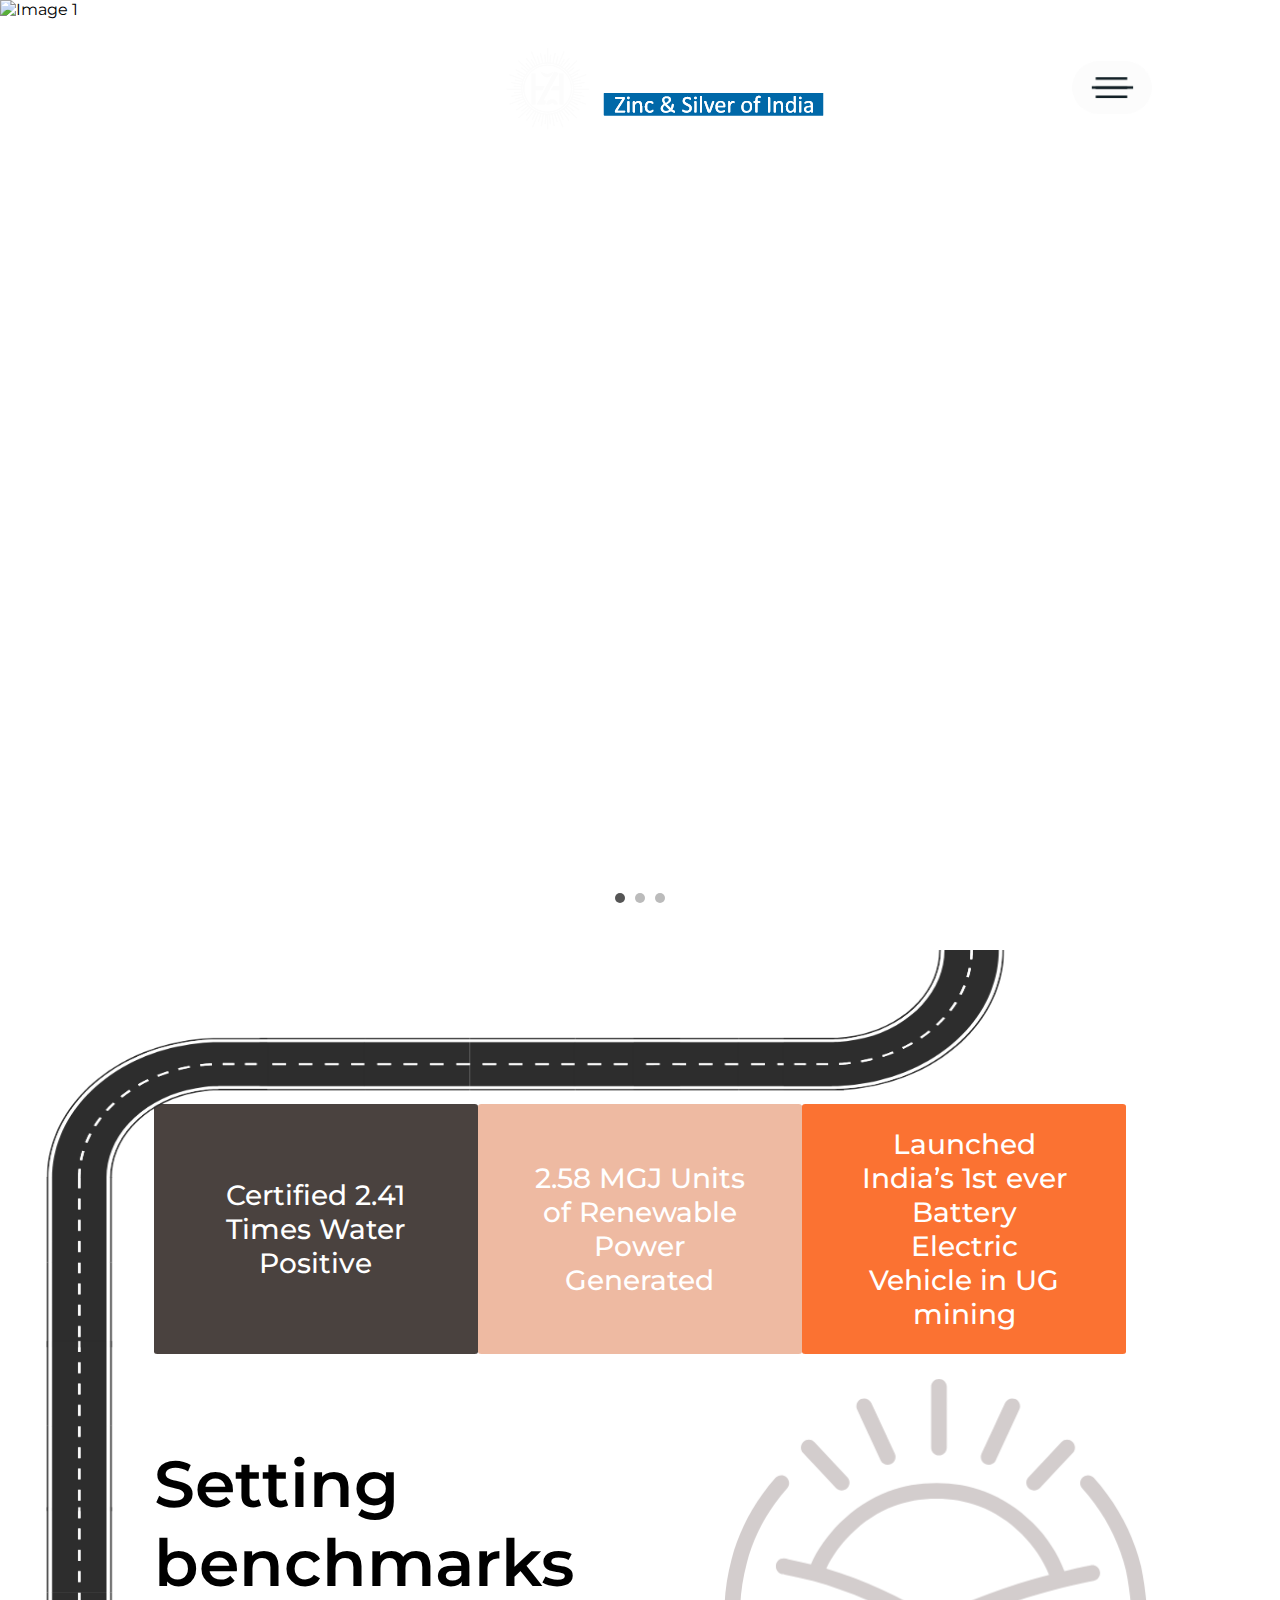
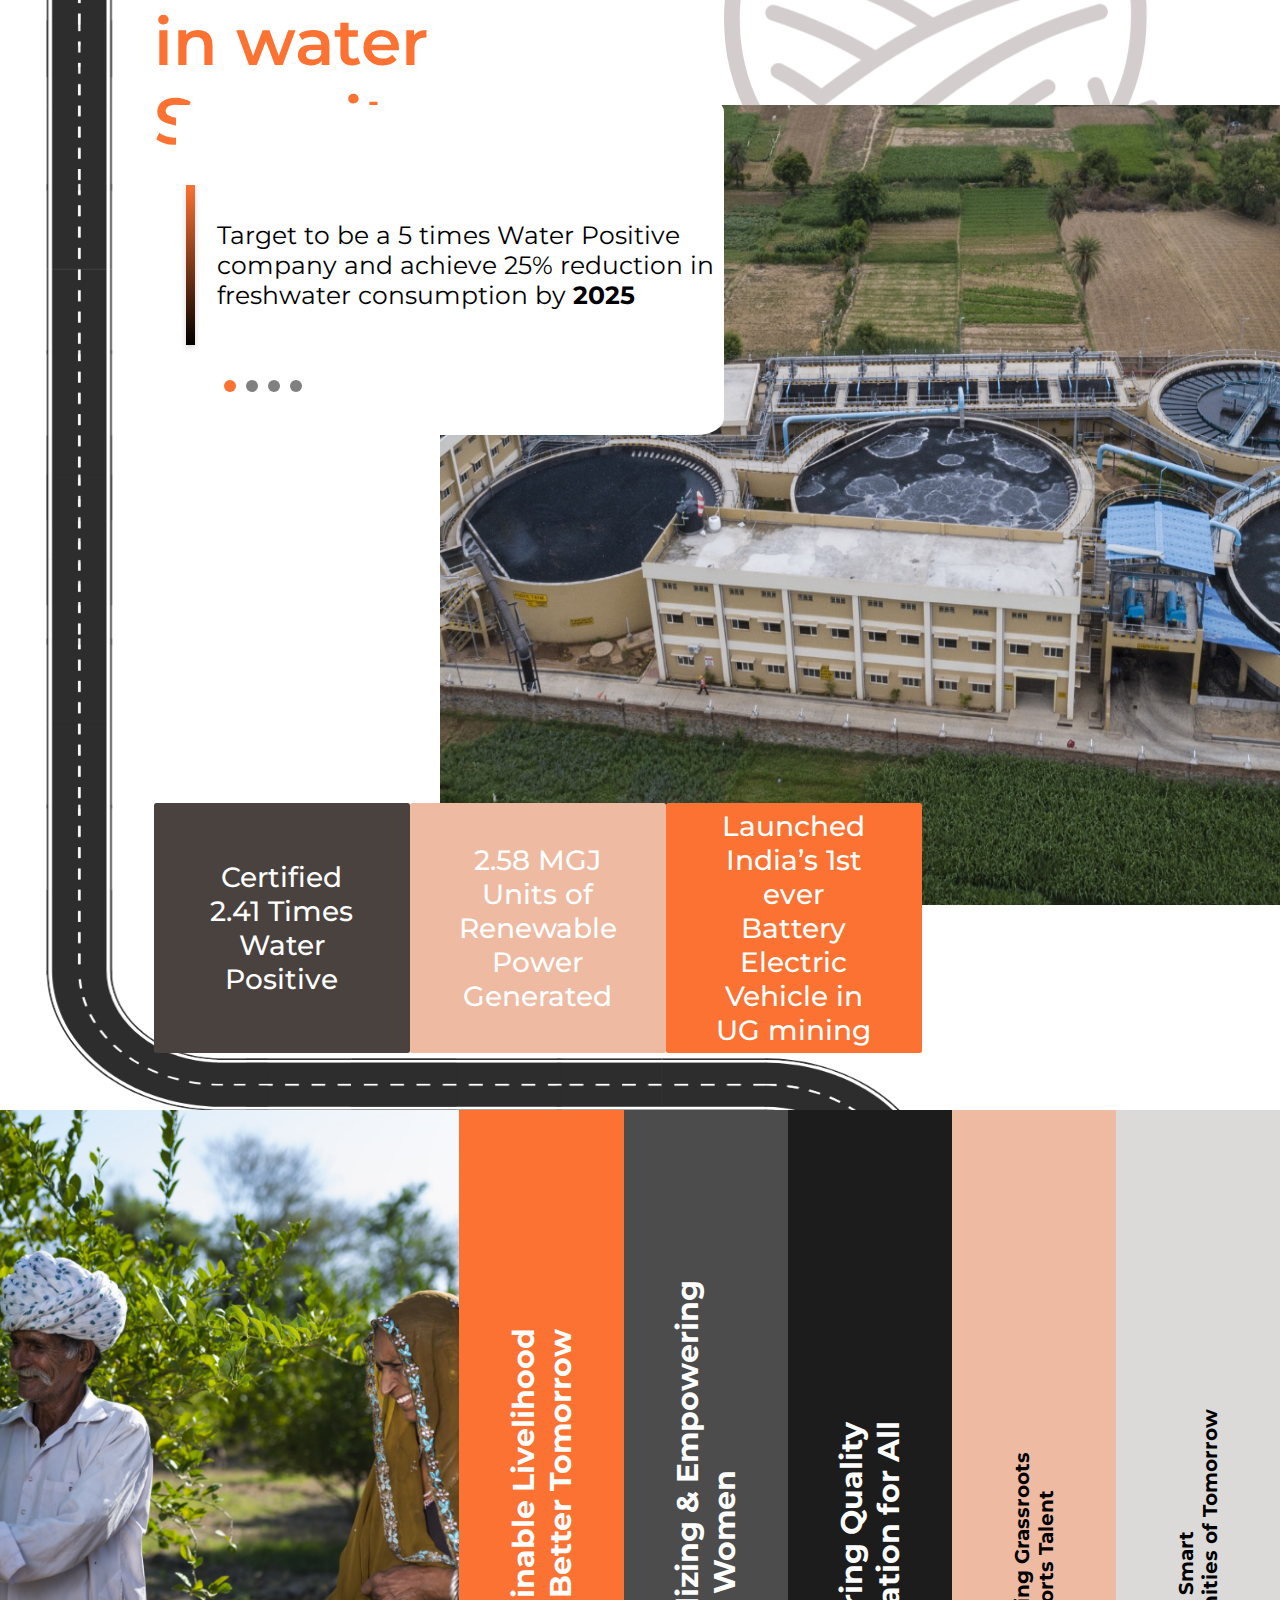
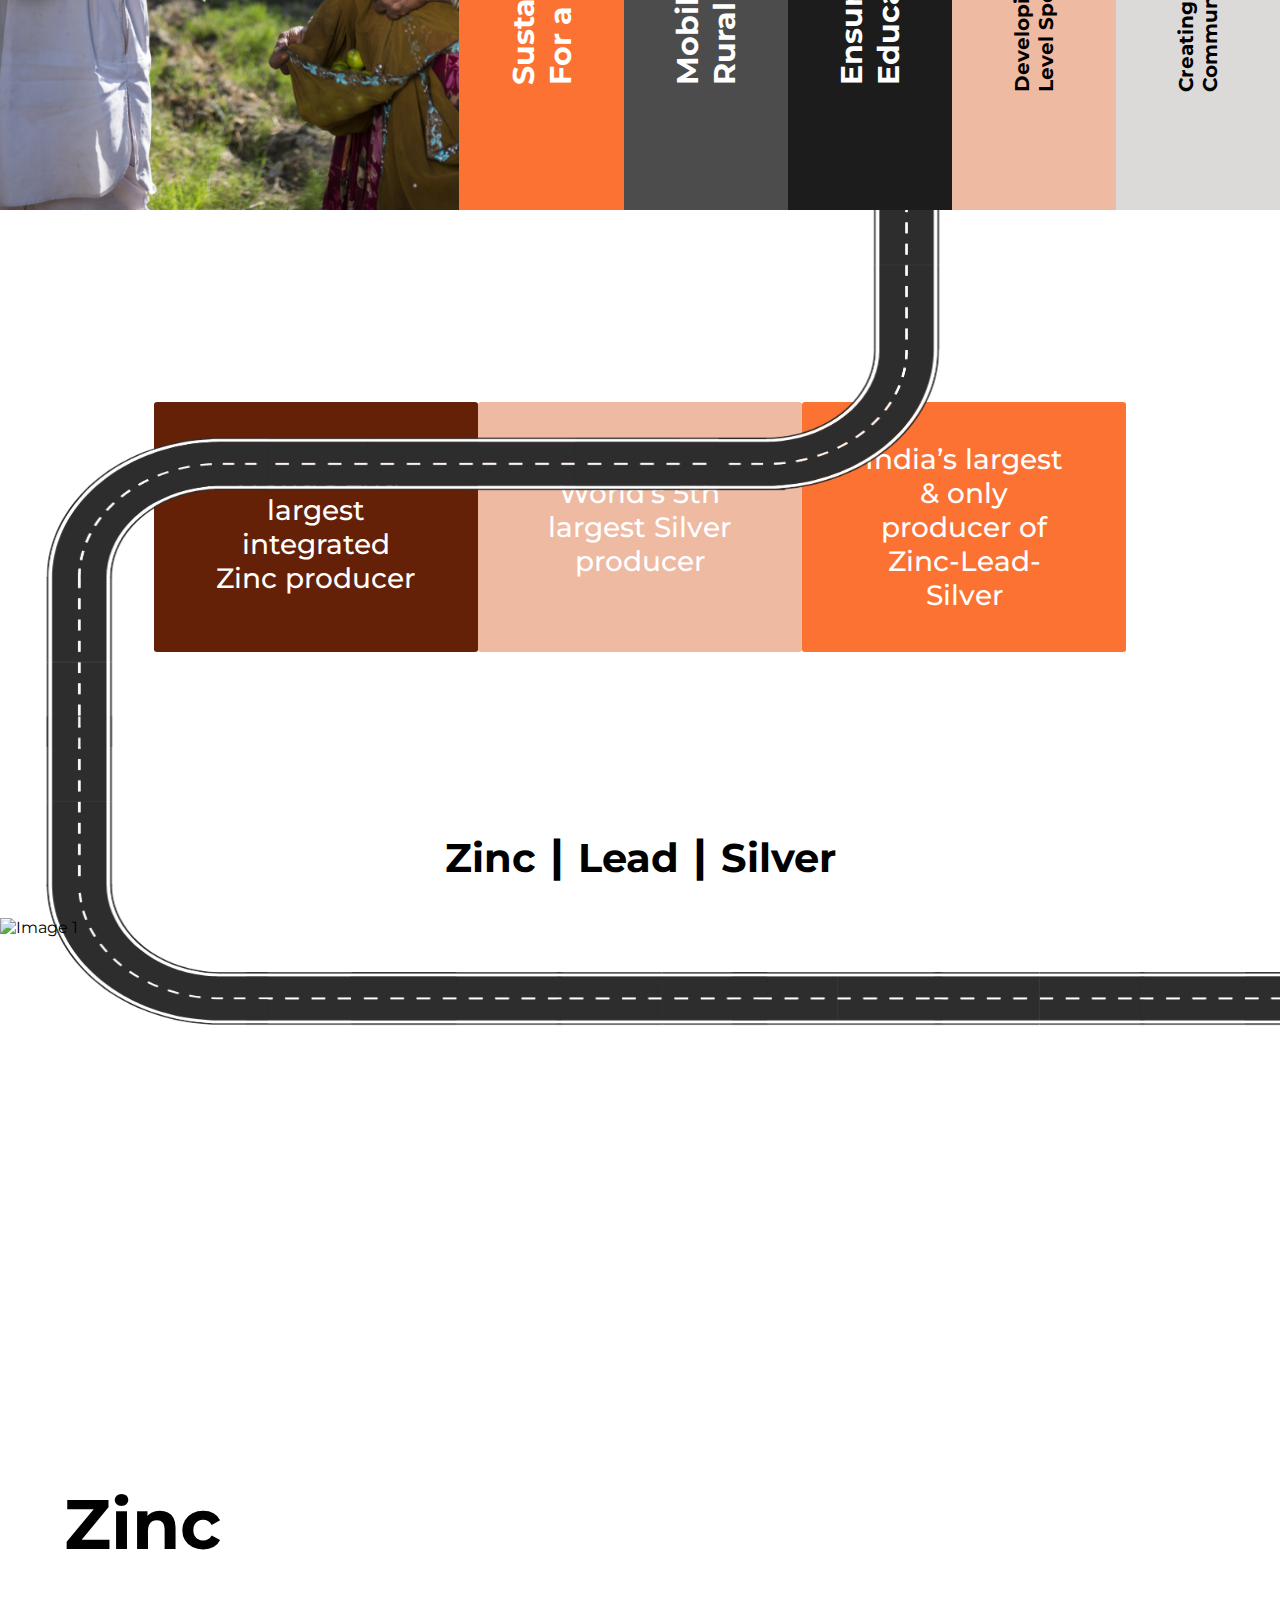
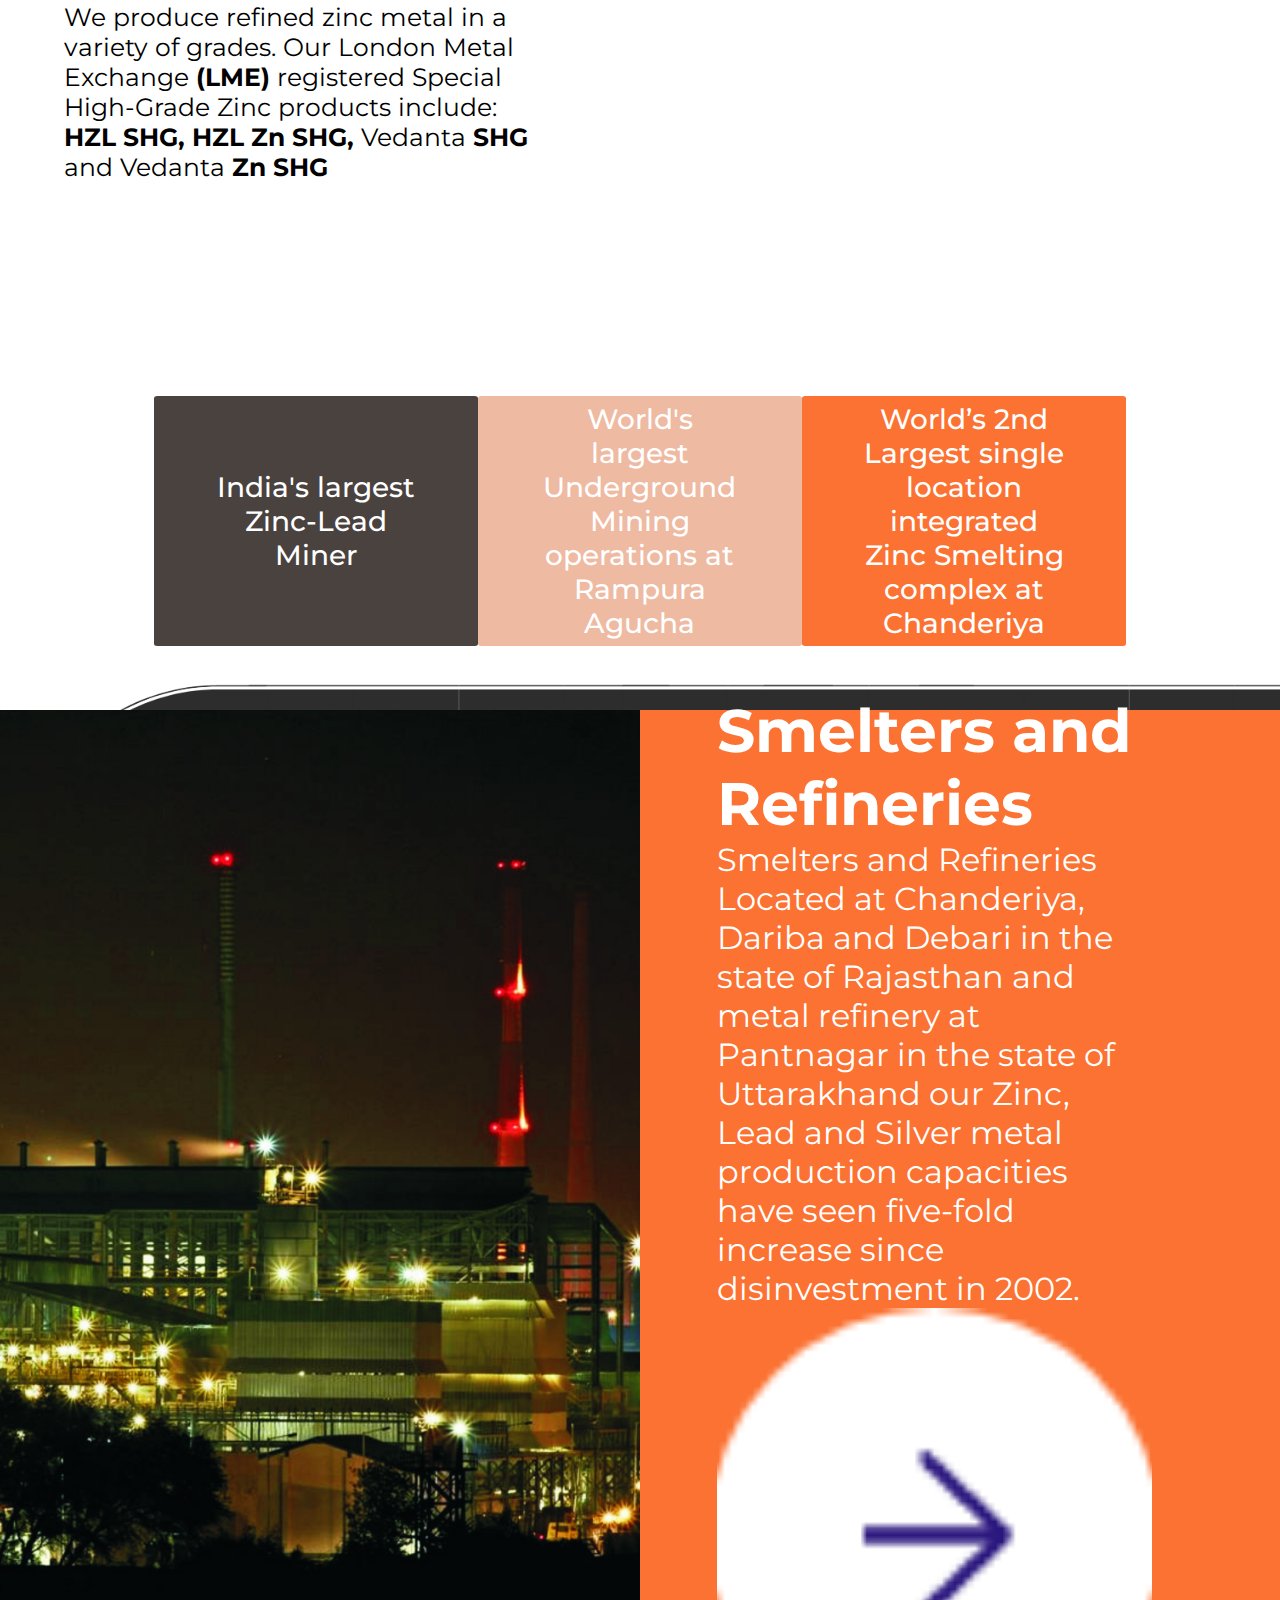
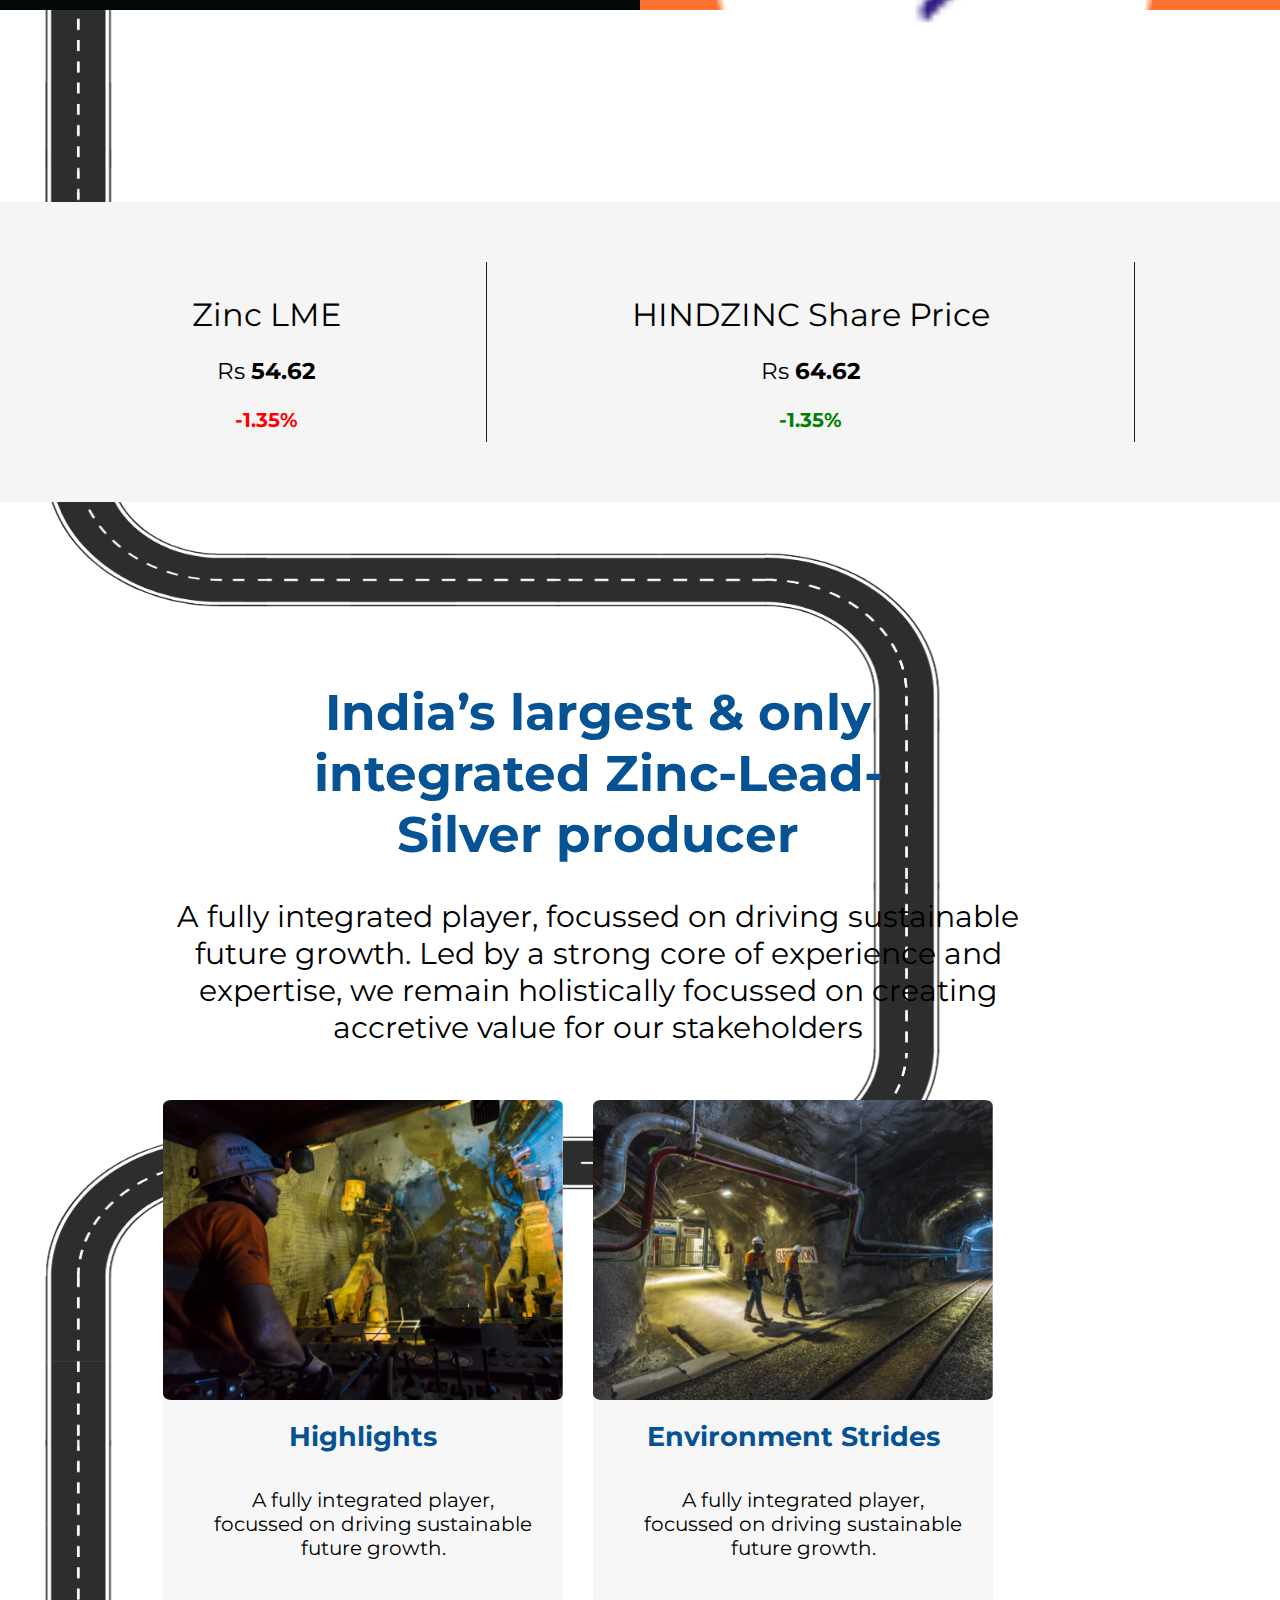
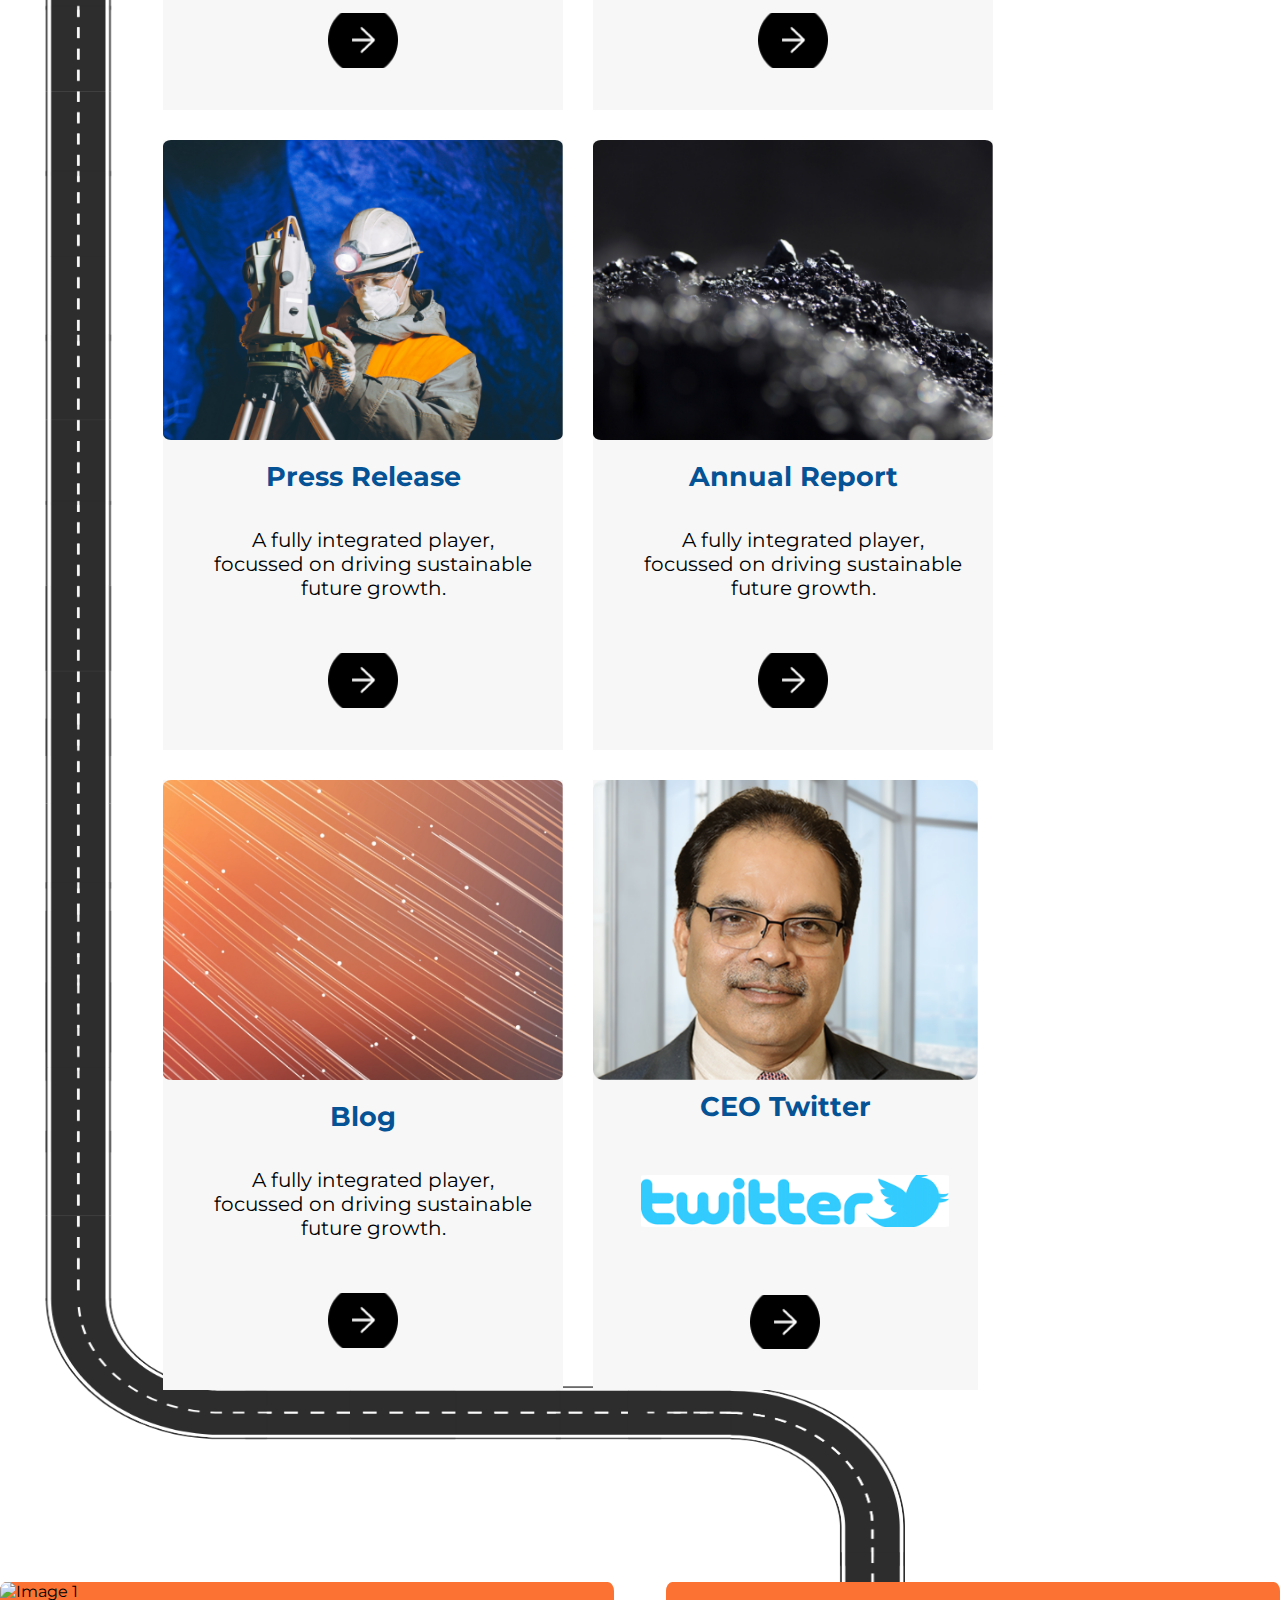
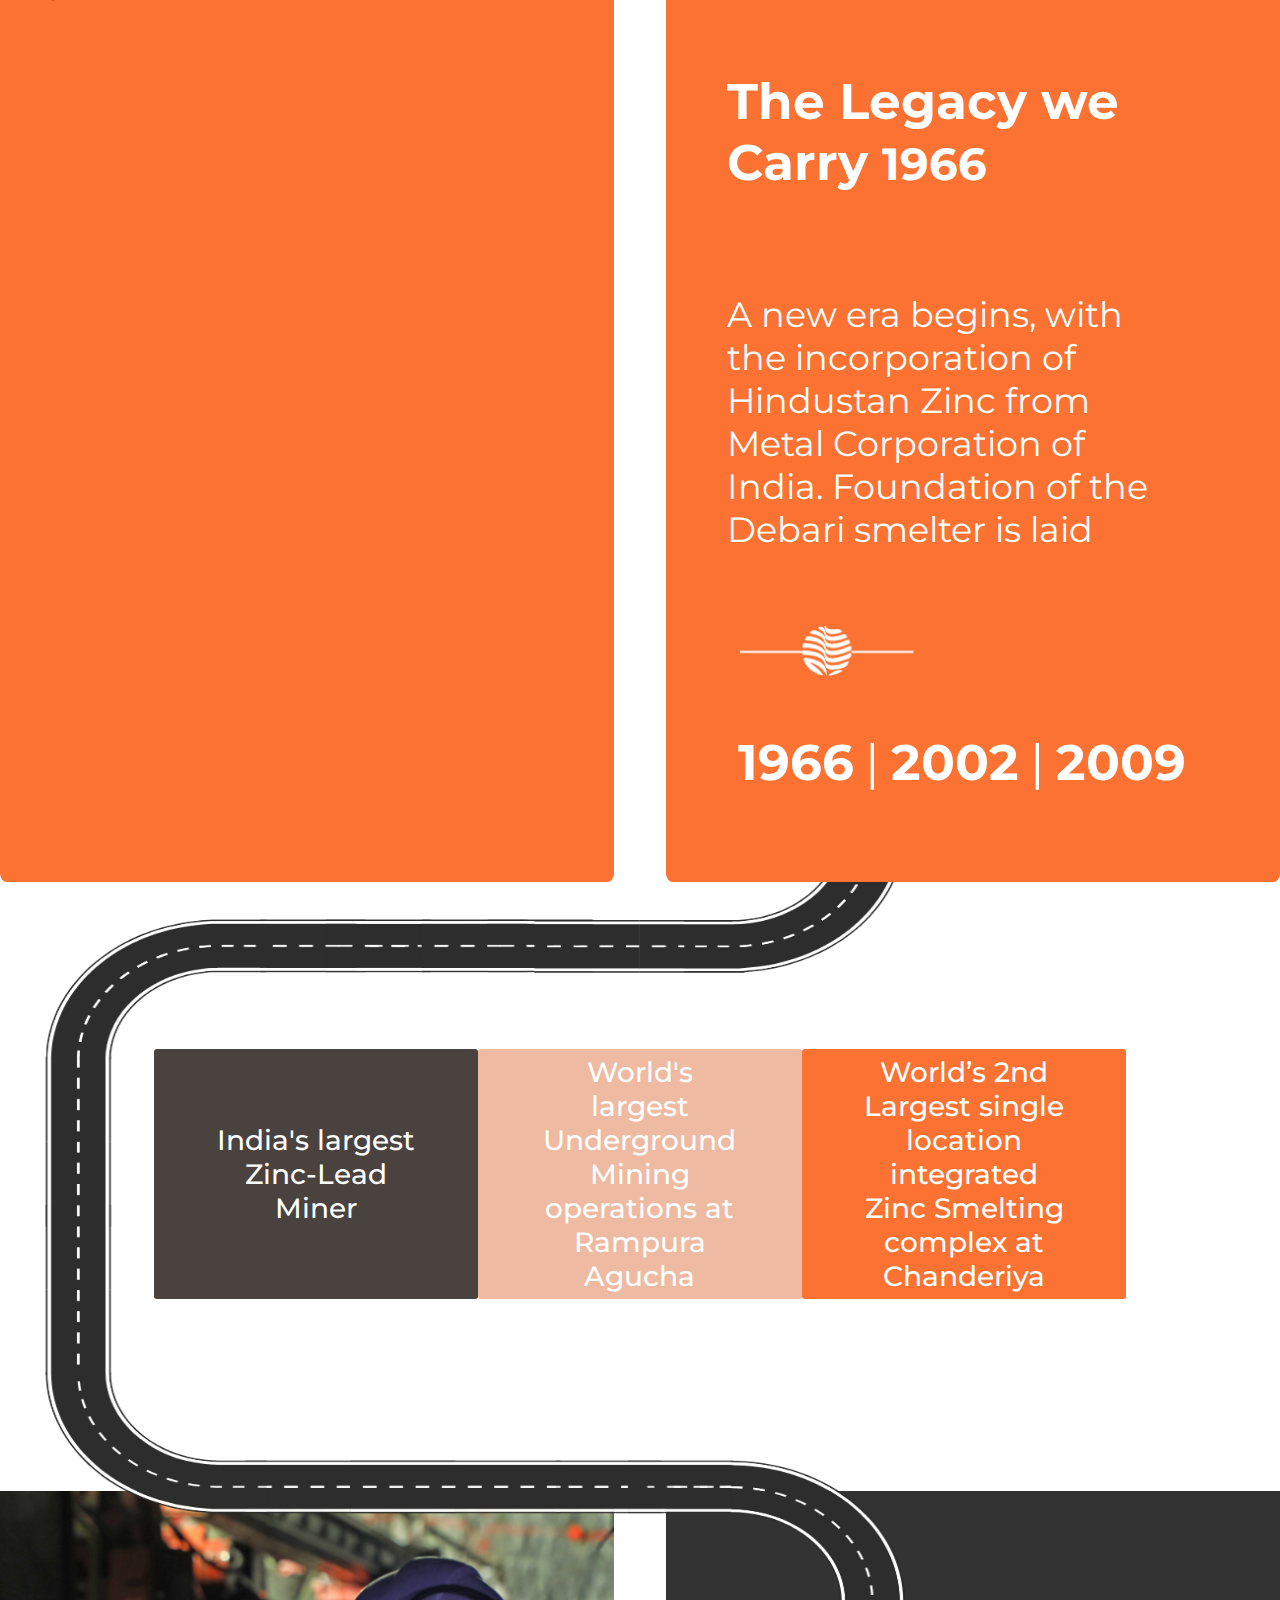
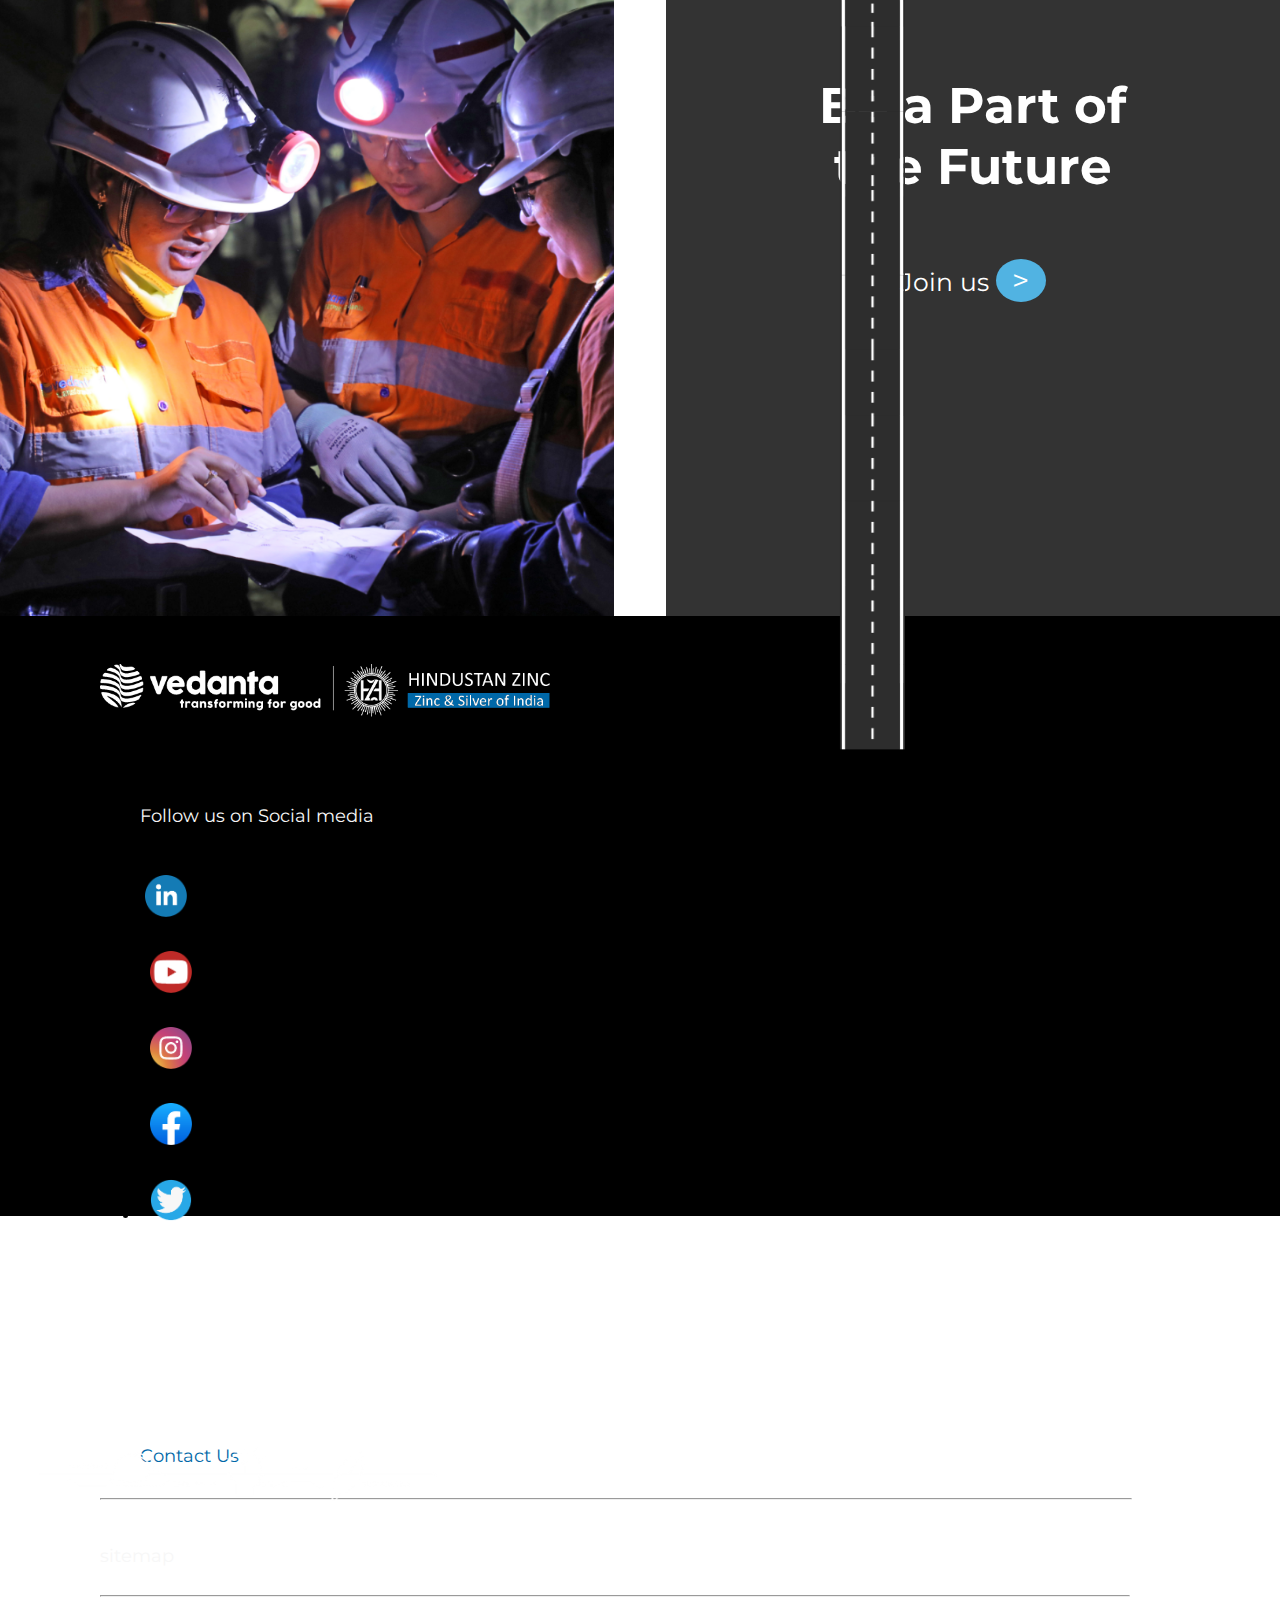
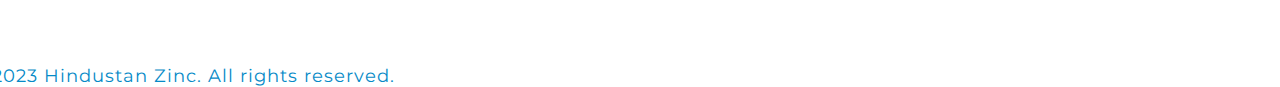
==== commit 7aeeb96c: "Update index.html" ====
--- a/index.html
+++ b/index.html
@@ -33,19 +33,15 @@
             <img class="logo" src="./NEW ASSETS/HZL Web Assets/Logo.png" alt="">
             <img class="hamburger" src="./NEW ASSETS/HZL Web Assets/Group 16132.png" alt="">
         </div>
-        <div class="text">
-            <div class="gradient"></div>
-            <p>Performance powered by sustainability</p>
-        </div>
         <div class="slides-container-banner">
             <div class="slide-banner">
-                <img src="./NEW ASSETS/HZL Web Assets/Home-Page-Cover-Photo-11.png" alt="Image 1">
+                <img src="./NEW ASSETS/HZL Web Assets/HZL Banner 1.png" alt="Image 1">
             </div>
             <div class="slide-banner">
-                <img src="./NEW ASSETS/HZL Web Assets/Home-Page-Cover-Photo-11.png" alt="Image 2">
+                <img src="./NEW ASSETS/HZL Web Assets/HZL Banner 2.png" alt="Image 2">
             </div>
             <div class="slide-banner">
-                <img src="./NEW ASSETS/HZL Web Assets/Home-Page-Cover-Photo-11.png" alt="Image 3">
+                <img src="./NEW ASSETS/HZL Web Assets/HZL Banner 3.png" alt="Image 3">
             </div>
         </div>
         
@@ -92,24 +88,24 @@
                 </div>
             </div>
             <div class="slider-image">
-            <img src="./NEW ASSETS/HZL Web Assets/Mask Group 789.png" alt="Image 2">
+            <img src="./NEW ASSETS/HZL Web Assets/Mask Group 774.png" alt="Image 2">
             <div class="slider-card">
                 <div class="vertical-gradient"></div>
-                <p>Target to be a 5 times Water Positive company and achieve 25% reduction in freshwater consumption by <strong>2025</strong></p>
+                <p>Slide - 2 Target to be a 5 times Water Positive company and achieve 25% reduction in freshwater consumption by <strong>2025</strong></p>
             </div>
           </div>
           <div class="slider-image">
-            <img src="./NEW ASSETS/HZL Web Assets/Mask Group 789.png" alt="Image 3">
+            <img src="./resources/d9c3dc0330b704d4a2fd69c7d63001be" alt="Image 3">
             <div class="slider-card">
                 <div class="vertical-gradient"></div>
-                <p>Target to be a 5 times Water Positive company and achieve 25% reduction in freshwater consumption by <strong>2025</strong></p>
+                <p>Slide - 3 Target to be a 5 times Water Positive company and achieve 25% reduction in freshwater consumption by <strong>2025</strong></p>
             </div>
           </div>
           <div class="slider-image">
-            <img src="./NEW ASSETS/HZL Web Assets/Mask Group 789.png" alt="Image 4">
+            <img src="./resources/c443131f9a580b2bb1bc6314d5101955" alt="Image 4">
             <div class="slider-card">
                 <div class="vertical-gradient"></div>
-                <p>Target to be a 5 times Water Positive company and achieve 25% reduction in freshwater consumption by <strong>2025</strong></p>
+                <p>Slide - 4 Target to be a 5 times Water Positive company and achieve 25% reduction in freshwater consumption by <strong>2025</strong></p>
             </div>
           </div>
         </div>
@@ -159,13 +155,13 @@
         <div class="img img4">
             <img style=" object-fit: cover; height: 100%; width: 100%;"
                 src="./resources/1ebc99ddeb2cac3545129368f64fe59f" alt="">
-            <h1 style="font-size: 30px;">Developing Grassroots<br> Level Sports Talent</h1>
+            <h1 style="font-size: 20px;">Developing Grassroots<br> Level Sports Talent</h1>
         </div>
 
         <div class="img img5">
             <img style=" object-fit: cover; height: 100%; width: 100%;"
                 src="./NEW ASSETS/HZL Web Assets/Mask Group 746.png" alt="">
-            <h1 style="font-size: 30px;">Creating Smart<br> Communities of Tomorrow</h1>
+            <h1 style="font-size: 20px;">Creating Smart<br> Communities of Tomorrow</h1>
         </div>
     </div>
 
@@ -221,7 +217,7 @@
     </div>
 
 
-    <div style="margin-top: 15%;" class="3-cols container1">
+    <div style="margin-top: 10%;" class="3-cols container1">
         <div class="column column-1">
             <p>India's largest Zinc-Lead Miner</p>
         </div>
@@ -244,7 +240,7 @@
                 <p>Smelters and Refineries Located at Chanderiya, Dariba and Debari in the state of Rajasthan and metal
                     refinery at Pantnagar in the state of Uttarakhand our Zinc, Lead and Silver metal production
                     capacities have seen five-fold increase since disinvestment in 2002.</p>
-                <a href="#"><i class='fa fa-arrow-circle-right'></i></a>
+                <a href="#"><img src="./icon/Group 16228.png" alt=""></i></a>
             </div>
         </div>
     </div>
@@ -330,7 +326,7 @@
                     <img src="./resources/79bf8bec7f71608e0f38f66e9ea20d5f" alt="Image 1">
                 </div>
                 <div class="column column-2">
-                    <h2>The Legacy we Carry <span style="font-size: 70px; font-weight: 700;">1966</span></h2>
+                    <h2>The Legacy we Carry <span style="font-size: 45px; font-weight: 700;">1966</span></h2>
                     <p>A new era begins, with the incorporation of Hindustan Zinc from Metal Corporation of India. Foundation of the Debari smelter is laid</p>
                     <img class="logo-icon" src="./NEW ASSETS/HZL Web Assets/Logo Icon.png" alt="">
                     <div class="buttons">
@@ -384,7 +380,7 @@
     
 
 
-    <div style="margin-top: 15%;" class="3-cols container1">
+    <div style="margin-top: 13%;" class="3-cols container1">
         <div class="column column-1">
             <p>India's largest Zinc-Lead Miner</p>
         </div>
@@ -410,12 +406,12 @@
 
 
     <!-- footer -->
-<div style="background-color:black;height: 900px;">
-    <div style="padding-left: 150px;padding-right: 150px;">
-
-<div class="row" style="padding-top: 150px;">
+<div style="background-color:black;height: 600px;">
+    <div style="padding-left: 100px;padding-right: 150px;">
+
+<div class="row" style="padding-top: 0px;">
     <div class="col">
-        <img src="./NEW ASSETS/HZL Web Assets/Logo.png" alt="" style="object-fit: contain;size: full;">
+        <img src="./NEW ASSETS/HZL Web Assets/Logo.png" alt="" style="width: 450px; height: 150px; object-fit: contain;">
 
     </div>
 
@@ -428,40 +424,40 @@
              
            
        
-              <div class=" navbar-collapse" >
+              <div  class=" navbar-collapse" >
                 <ul class="navbar-nav div-nav-footer-ul" >
                   <li class="nav-item active">
-                   <p style="color: #F7F7F7;margin-top: 5px;font-size: 16px;font: normal normal normal 20px/40px Source Sans Pro;">Follow us on Social media</p>                    
+                   <p style="color: #F7F7F7;font-size: 18px; margin-top: 35px;">Follow us on Social media</p>                    
                   </li>
                   <li class="nav-item">
-                    <a href=""><img src="./icon/Group 13753.png" alt=""  class="rounded-circle " style="height: 42px; margin-left: 5px;"></a>
+                    <a href=""><img src="./icon/Group 13753.png" alt=""  class="rounded-circle " style="margin-top: 30px; height: 42px; margin-left: 5px;"></a>
                   </li>
                   <li class="nav-item">
-                    <a href=""><img src="./icon/Group 13750.png" alt="" class="rounded-circle " style="height: 42px;width: 42px;margin-left: 10px;"></a>
+                    <a href=""><img src="./icon/Group 13750.png" alt="" class="rounded-circle " style="margin-top: 30px; height: 42px;width: 42px;margin-left: 10px;"></a>
                   </li>
                   <li class="nav-item">
-                    <a href=""><img src="./icon/Group 13755.png" alt=""  class="rounded-circle "style="height: 42px;width: 42px;margin-left: 10px;"></a>
+                    <a href=""><img src="./icon/Group 13755.png" alt=""  class="rounded-circle "style="margin-top: 30px; height: 42px;width: 42px;margin-left: 10px;"></a>
                   </li>
                   <li class="nav-item">
-                    <a href=""><img src="./icon/Image 40.png" alt=""  class="rounded-circle "style="height: 42px;width: 42px;margin-left: 10px;"></a>
+                    <a href=""><img src="./icon/Image 40.png" alt=""  class="rounded-circle "style="margin-top: 30px; height: 42px;width: 42px;margin-left: 10px;"></a>
                   </li>
                   <li class="nav-item">
-                    <a href=""><img src="./icon/Image 41.png" alt=""  class="rounded-circle "style="height: 42px;width: 42px;margin-left: 10px;"></a>
+                    <a href=""><img src="./icon/Image 41.png" alt=""  class="rounded-circle "style="margin-top: 30px; height: 42px;width: 42px;margin-left: 10px;"></a>
                   </li>
             </nav>
             </div>
   </div>
 </div>
 
-<div style="display: block; margin-top: 5%;">
+<div style="display: block; margin-top: 2%;">
     <ul style="list-style-type: none;  ">
-        <li > <a href="#" style="text-decoration: none"><p style="color: white;font-size: 25px;font: Montserrat normal  ;">Corporate Governance</p></a></li>
-        <li > <a href="#" style="text-decoration: none"><p style="color: white;font-size: 25px;font: Montserrat normal ">Supplier Zone</p></a></li>
-
-        <li > <a href="#" style="text-decoration: none"><p style="color: white;font-size: 25px;font: Montserrat normal">Disclaimer</p></a></li>
-        <li > <a href="#" style="text-decoration: none"><p style="color: white;font-size: 25px;font: Montserrat normal">Company Code of Conduct & Policies </p></a></li>
-        <li > <a href="#" style="text-decoration: none"><p style="color: white;font-size: 25px;font: Montserrat normal"> Shareholder Corner</p></a></li>
-        <li > <a href="#" style="text-decoration: none"><p style="color: #0068a8;font-size: 25px;font: Montserrat normal"> Contact Us</p></a></li>
+        <li > <a href="#" style="text-decoration: none"><p style="color: white;font-size: 18px;font: Montserrat normal  ;">Corporate Governance</p></a></li>
+        <li > <a href="#" style="text-decoration: none"><p style="color: white;font-size: 18px;font: Montserrat normal ">Supplier Zone</p></a></li>
+
+        <li > <a href="#" style="text-decoration: none"><p style="color: white;font-size: 18px;font: Montserrat normal">Disclaimer</p></a></li>
+        <li > <a href="#" style="text-decoration: none"><p style="color: white;font-size: 18px;font: Montserrat normal">Company Code of Conduct & Policies </p></a></li>
+        <li > <a href="#" style="text-decoration: none"><p style="color: white;font-size: 18px;font: Montserrat normal"> Shareholder Corner</p></a></li>
+        <li > <a href="#" style="text-decoration: none"><p style="color: #0068a8;font-size: 18px;font: Montserrat normal"> Contact Us</p></a></li>
 
     </ul>
 </div>
@@ -479,18 +475,18 @@
 </div>
  
 
-  <div class="row" style="margin-top: 60px; height: 42px; width: 1640px;">
+  <div class="row" style="margin-top: 10px; height: 42px;">
     <div class="col-2">
-        <p style="color: #F7F7F7;font-size: 24px;font:  Montserrat;">sitemap</p>
+        <p style="color: #F7F7F7;font-size: 18px;font:  Montserrat;">sitemap</p>
     </div>
     <div class="col-2">
-        <p style="color: #F7F7F7;font-size: 24px;margin-left: -30%;font: Montserrat;">Terms of Uses</p>
+        <p style="color: #F7F7F7;font-size: 18px;margin-left: -30%;font: Montserrat;">Terms of Uses</p>
     </div>
     <div class="col-2">
-        <p style="color: #F7F7F7;font-size: 24px;margin-left: -40%;font:  Montserrat;">Privacy Policy</p>
+        <p style="color: #F7F7F7;font-size: 18px;margin-left: -40%;font:  Montserrat;">Privacy Policy</p>
     </div>
     <div class="col-6">
-        <p style="color: rgb(6, 138, 199);font:  Montserrat;font-size: 24px;letter-spacing: 1px;margin-left: -12%;"> &copy;2023 Hindustan Zinc. All rights reserved.</p>
+        <p style="color: rgb(6, 138, 199);font:  Montserrat;font-size: 18px;letter-spacing: 1px;margin-left: -12%;"> &copy;2023 Hindustan Zinc. All rights reserved.</p>
     </div>
   
   </div>
@@ -643,4 +639,4 @@
 
 </script>
 
-</html>+</html>
